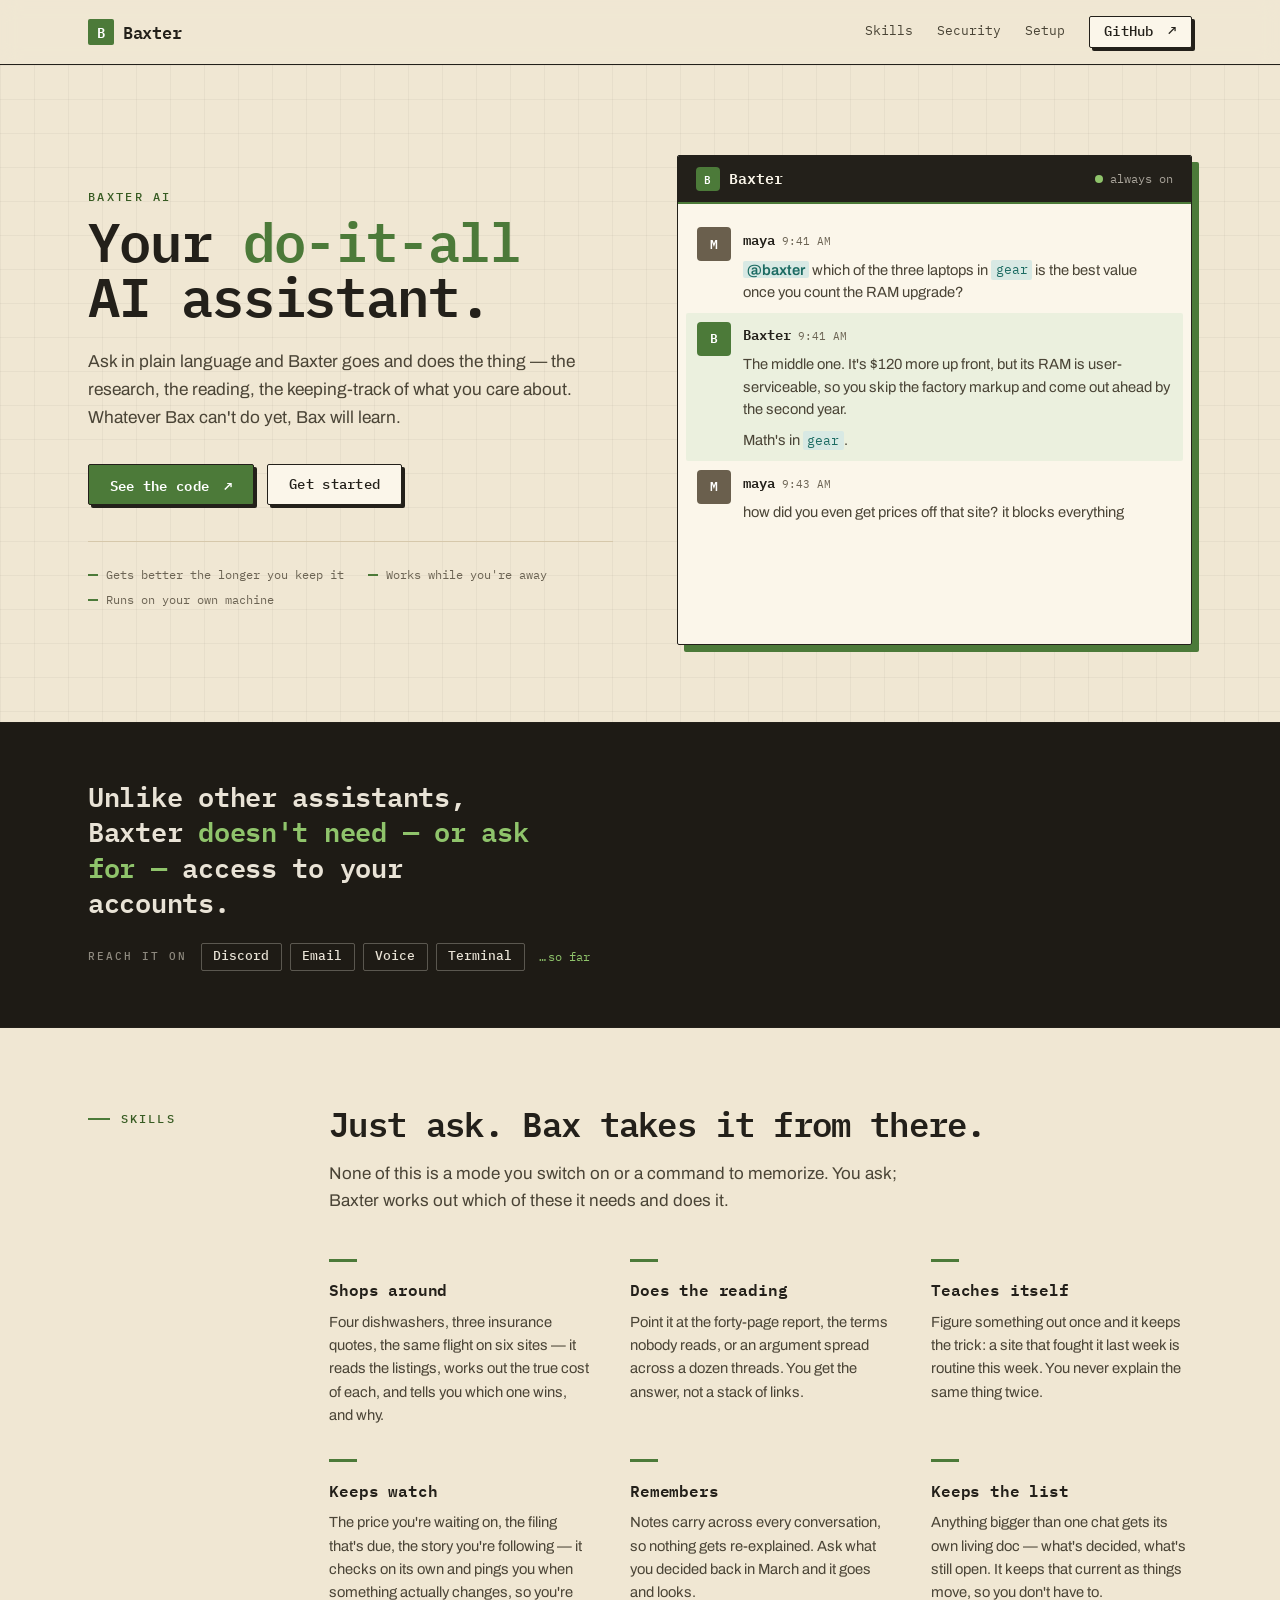
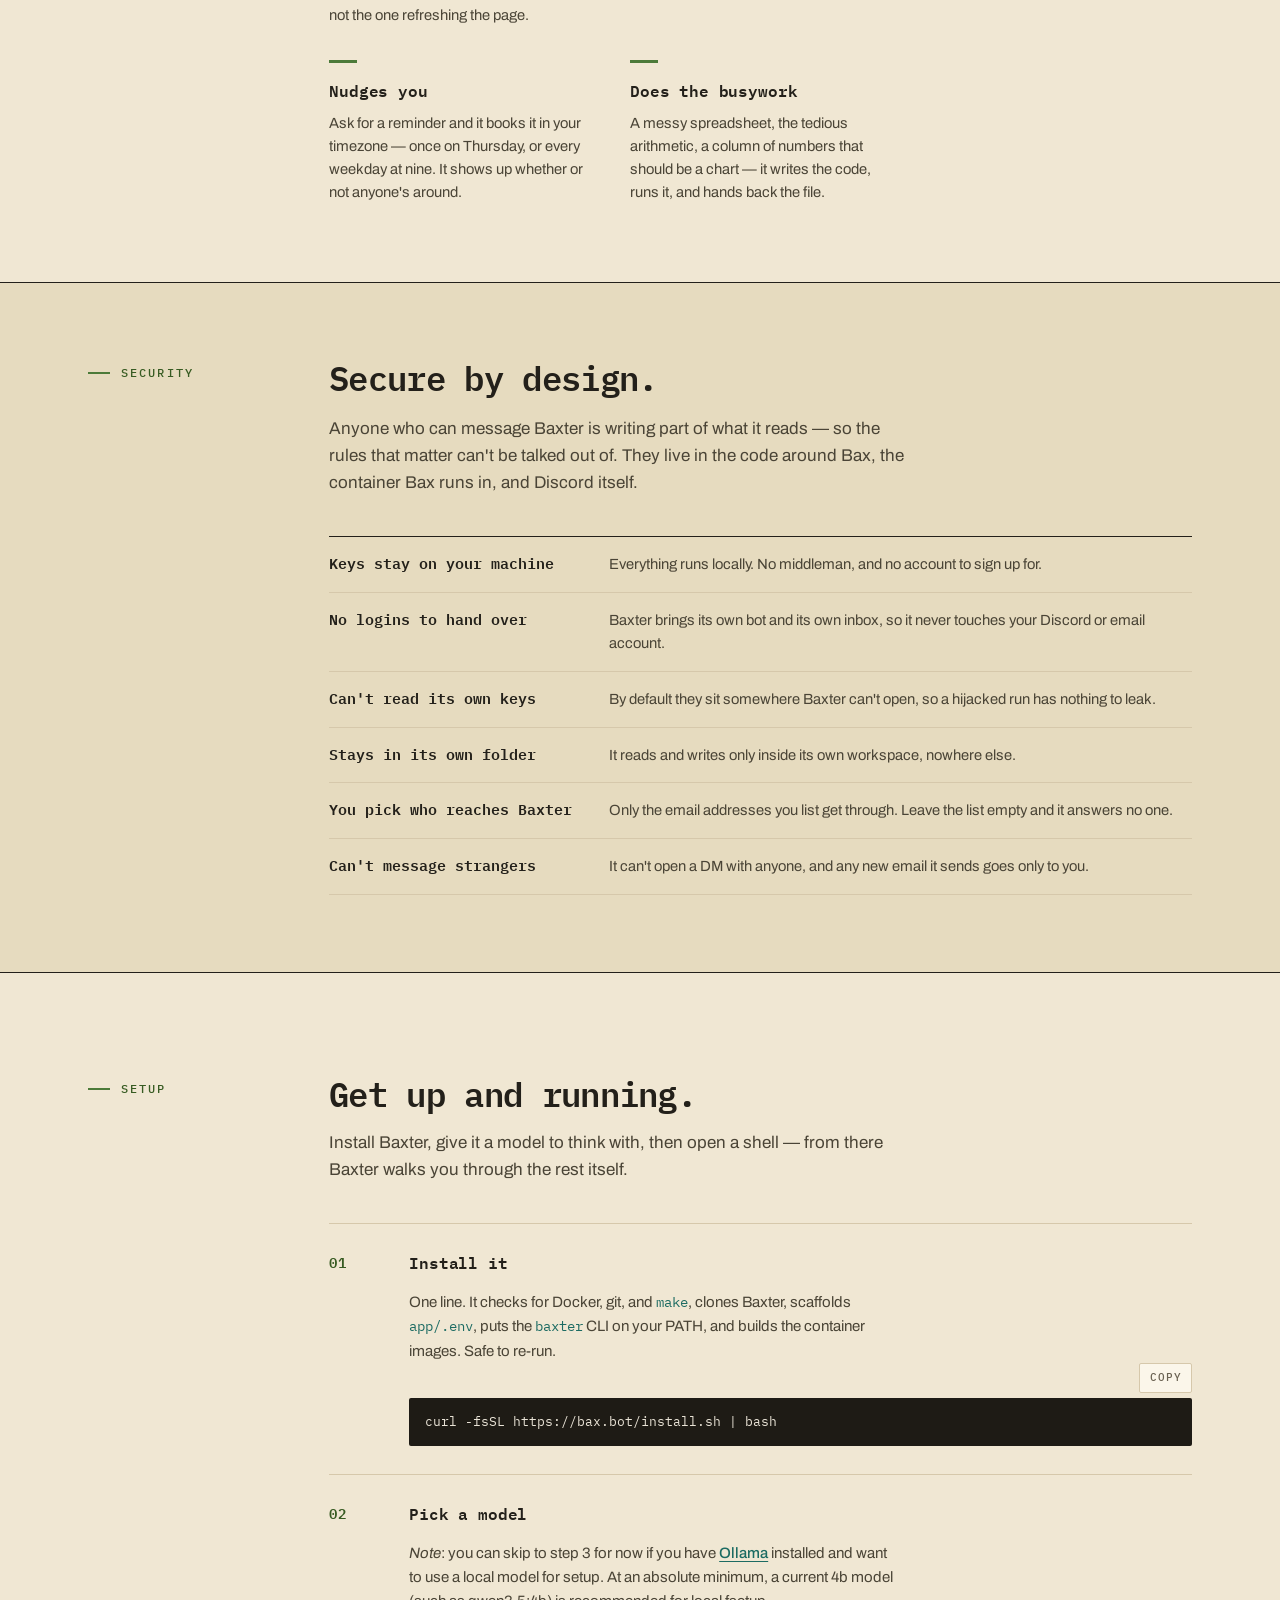
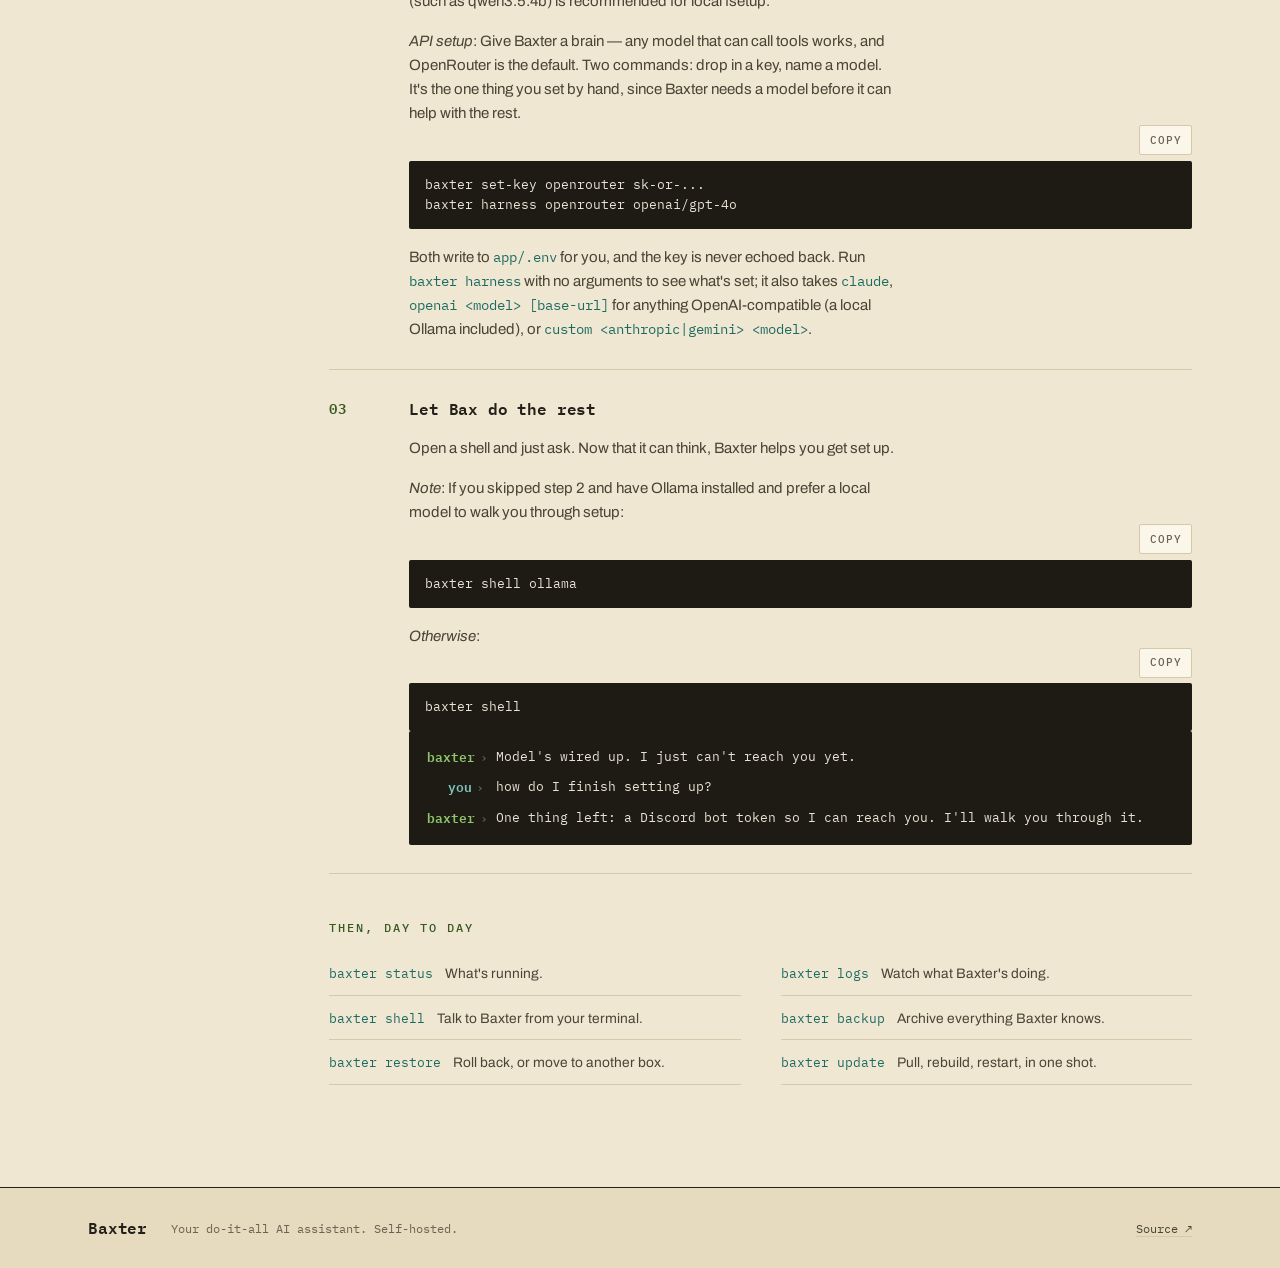
==== index.html @ a6695dc4 "update onboarding a bit" ====
<html lang="en">
<head>
<meta charset="utf-8">
<meta name="viewport" content="width=device-width, initial-scale=1">
<title>Baxter: your do-it-all AI assistant</title>
<meta name="description" content="Ask Baxter which of four laptops is actually worth the money, or to read the hundred pages you don't have time for. When Baxter works out how to do something new it writes down the instructions, so it gets better at your work the longer you keep it.">
<meta property="og:title" content="Baxter: your do-it-all AI assistant">
<meta property="og:description" content="Baxter shops around, does the reading, watches what you care about, and teaches itself the rest. Self-hosted, so all of it stays yours.">
<meta property="og:type" content="website">
<!-- Absolute, because most link scrapers won't resolve a relative og:image.
     These three tags are the only places the domain is written down; the
     Pages side holds it in Settings, not in a file. Bump og:image's ?v= on
     every re-render, or scrapers keep serving the cached card. -->
<link rel="canonical" href="https://bax.bot/">
<meta property="og:url" content="https://bax.bot/">
<meta property="og:image" content="https://bax.bot/og.png?v=4">
<meta property="og:image:width" content="1200">
<meta property="og:image:height" content="630">
<meta property="og:image:alt" content="Baxter: your do-it-all AI assistant. Ask in plain language and Baxter goes and does the thing — the research, the reading, the keeping-track of what you care about; whatever Bax can't do yet, Bax will learn. It gets better the longer you keep it, works while you're away, and runs on your own machine. Beside that, a conversation in which Maya asks which of the three laptops in her gear project is the best value once the RAM upgrade is counted, and Baxter names the middle one and explains why it comes out ahead by the second year. When Maya asks how Baxter got prices from a site that blocks everything, Baxter says it worked it out the week before and wrote itself a note on reading their listings, so this time it took one try.">
<meta name="twitter:card" content="summary_large_image">
<link rel="icon" href="data:image/svg+xml,%3Csvg xmlns='http://www.w3.org/2000/svg' viewBox='0 0 32 32'%3E%3Crect width='32' height='32' rx='7' fill='%234C7A39'/%3E%3Crect x='7' y='13' width='18' height='3' rx='1.5' fill='%23FFFFFF'/%3E%3Crect x='7' y='19' width='11' height='3' rx='1.5' fill='%23A8D08A'/%3E%3C/svg%3E">
<link rel="preconnect" href="https://fonts.googleapis.com">
<link rel="preconnect" href="https://fonts.gstatic.com" crossorigin>
<link href="https://fonts.googleapis.com/css2?family=Archivo:wdth,wght@62..125,300..900&family=IBM+Plex+Mono:wght@400;500;600&display=swap" rel="stylesheet">
<link rel="stylesheet" href="styles.css">
</head>
<body>
<a class="skip" href="#main">Skip to content</a>

<header class="topbar">
  <div class="wrap topbar-inner">
    <a class="mark" href="#main">
      <span class="mark-badge" aria-hidden="true">B</span>
      <span class="mark-name">Baxter</span>
    </a>
    <nav class="topnav" aria-label="Sections">
      <a href="#does">Skills</a>
      <a href="#secure">Security</a>
      <a href="#run">Setup</a>
    </nav>
    <a class="btn btn-ghost topbar-cta" href="https://github.com/ehopealot/baxter-ai">GitHub<span aria-hidden="true">&nbsp;↗</span></a>
  </div>
</header>

<main id="main" tabindex="-1">

  <!-- ───────────────────────── hero ───────────────────────── -->
  <section class="hero">
    <div class="wrap hero-grid">
      <div class="hero-copy">
        <p class="eyebrow">Baxter AI</p>
        <h1>Your <em>do-it-all</em> AI&nbsp;assistant.</h1>
        <p class="lede">
          Ask in plain language and Baxter goes and does the thing — the research, the
          reading, the keeping-track of what you care about. Whatever Bax can't do yet, Bax will learn.
        </p>
        <div class="cta-row">
          <a class="btn btn-solid" href="https://github.com/ehopealot/baxter-ai">See the code<span aria-hidden="true">&nbsp;↗</span></a>
          <a class="btn btn-ghost" href="#run">Get started</a>
        </div>
        <ul class="hero-facts">
          <li><span>Gets better the longer you keep it</span></li>
          <li><span>Works while you're away</span></li>
          <li><span>Runs on your own machine</span></li>
        </ul>
      </div>

      <!-- signature element: a real ask, a real answer, and the reason the
           second one was cheap -->
      <div class="chat" role="img" aria-label="A conversation with Baxter. Maya asks which of the three laptops in her gear project is the best value once the RAM upgrade is counted. Baxter answers that the middle one is, because it is 120 dollars more up front but its RAM is user-serviceable, so it comes out ahead by the second year, and Baxter says the working is saved in the gear project. Maya asks how Baxter got prices from a site that blocks everything. Baxter says it worked it out the week before and wrote itself a note on how to read their listings, so this time it took one try.">
        <div class="chat-head">
          <span class="ava ava-b ava-sm" aria-hidden="true">B</span>
          <span class="chat-name">Baxter</span>
          <span class="chat-meta">always on</span>
        </div>
        <ol class="chat-log" id="chat-log">
          <li class="msg">
            <span class="ava ava-m" aria-hidden="true">M</span>
            <div class="msg-body">
              <p class="msg-h"><b>maya</b><span>9:41 AM</span></p>
              <p><span class="at">@baxter</span> which of the three laptops in <span class="ref">gear</span> is the best value once you count the RAM upgrade?</p>
            </div>
          </li>
          <li class="msg is-bax">
            <span class="ava ava-b" aria-hidden="true">B</span>
            <div class="msg-body">
              <p class="msg-h"><b>Baxter</b><span>9:41 AM</span></p>
              <p>The middle one. It's $120 more up front, but its RAM is user-serviceable,
                so you skip the factory markup and come out ahead by the second year.</p>
              <p>Math's in <span class="ref">gear</span>.</p>
            </div>
          </li>
          <li class="msg">
            <span class="ava ava-m" aria-hidden="true">M</span>
            <div class="msg-body">
              <p class="msg-h"><b>maya</b><span>9:43 AM</span></p>
              <p>how did you even get prices off that site? it blocks everything</p>
            </div>
          </li>
          <li class="msg is-bax">
            <span class="ava ava-b" aria-hidden="true">B</span>
            <div class="msg-body">
              <p class="msg-h"><b>Baxter</b><span>9:43 AM</span></p>
              <p>Worked it out last week and wrote myself a note on how to read their
                listings. Took one try this time.</p>
            </div>
          </li>
        </ol>
      </div>
    </div>
  </section>

  <!-- ───────────────────────── reach / surfaces ───────────────────────── -->
  <section class="reach" aria-label="How you reach Baxter">
    <div class="wrap reach-inner">
      <p class="reach-lead">
        Unlike other assistants, Baxter <em>doesn't need — or ask for —</em> access to your accounts.
      </p>
      <div class="reach-surfaces">
        <span class="reach-sub">Reach it on</span>
        <ul class="surface-list">
          <li>Discord</li>
          <li>Email</li>
          <li>Voice</li>
          <li>Terminal</li>
        </ul>
        <span class="reach-more">…&thinsp;so far</span>
      </div>
    </div>
  </section>

  <!-- ───────────────────────── skills ───────────────────────── -->
  <section id="does" class="band" aria-labelledby="does-h">
    <div class="wrap band-grid">
      <div class="band-label"><span class="tick"></span>Skills</div>
      <div class="band-body">
        <h2 id="does-h">Just ask. Bax takes it from there.</h2>
        <p class="band-lede">
          None of this is a mode you switch on or a command to memorize. You ask; Baxter
          works out which of these it needs and does it.
        </p>
        <div class="cards">
          <article class="card">
            <h3>Shops around</h3>
            <p>Four dishwashers, three insurance quotes, the same flight on six sites — it
              reads the listings, works out the true cost of each, and tells you which one
              wins, and why.</p>
          </article>
          <article class="card">
            <h3>Does the reading</h3>
            <p>Point it at the forty-page report, the terms nobody reads, or an argument
              spread across a dozen threads. You get the answer, not a stack of links.</p>
          </article>
          <article class="card">
            <h3>Teaches itself</h3>
            <p>Figure something out once and it keeps the trick: a site that fought it last
              week is routine this week. You never explain the same thing twice.</p>
          </article>
          <article class="card">
            <h3>Keeps watch</h3>
            <p>The price you're waiting on, the filing that's due, the story you're
              following — it checks on its own and pings you when something actually
              changes, so you're not the one refreshing the page.</p>
          </article>
          <article class="card">
            <h3>Remembers</h3>
            <p>Notes carry across every conversation, so nothing gets re-explained. Ask what
              you decided back in March and it goes and looks.</p>
          </article>
          <article class="card">
            <h3>Keeps the list</h3>
            <p>Anything bigger than one chat gets its own living doc — what's decided, what's
              still open. It keeps that current as things move, so you don't have to.</p>
          </article>
          <article class="card">
            <h3>Nudges you</h3>
            <p>Ask for a reminder and it books it in your timezone — once on Thursday, or
              every weekday at nine. It shows up whether or not anyone's around.</p>
          </article>
          <article class="card">
            <h3>Does the busywork</h3>
            <p>A messy spreadsheet, the tedious arithmetic, a column of numbers that should
              be a chart — it writes the code, runs it, and hands back the file.</p>
          </article>
        </div>
      </div>
    </div>
  </section>

  <!-- ───────────────────────── security ───────────────────────── -->
  <section id="secure" class="band band-alt" aria-labelledby="secure-h">
    <div class="wrap band-grid">
      <div class="band-label"><span class="tick"></span>Security</div>
      <div class="band-body">
        <h2 id="secure-h">Secure by design.</h2>
        <p class="band-lede">
          Anyone who can message Baxter is writing part of what it reads — so the rules that
          matter can't be talked out of. They live in the code around Bax, the container Bax
          runs in, and Discord itself.
        </p>
        <dl class="plate">
          <div><dt>Keys stay on your machine</dt><dd>Everything runs locally. No middleman, and no account to sign up for.</dd></div>
          <div><dt>No logins to hand over</dt><dd>Baxter brings its own bot and its own inbox, so it never touches your Discord or email account.</dd></div>
          <div><dt>Can't read its own keys</dt><dd>By default they sit somewhere Baxter can't open, so a hijacked run has nothing to leak.</dd></div>
          <div><dt>Stays in its own folder</dt><dd>It reads and writes only inside its own workspace, nowhere else.</dd></div>
          <div><dt>You pick who reaches Baxter</dt><dd>Only the email addresses you list get through. Leave the list empty and it answers no one.</dd></div>
          <div><dt>Can't message strangers</dt><dd>It can't open a DM with anyone, and any new email it sends goes only to you.</dd></div>
        </dl>
      </div>
    </div>
  </section>

  <!-- ───────────────────────── run it ───────────────────────── -->
  <section id="run" class="close" aria-labelledby="run-h">
    <div class="wrap band-grid close-inner">
      <div class="band-label"><span class="tick"></span>Setup</div>
      <div class="band-body">
        <h2 id="run-h">Get up and running.</h2>
        <p class="band-lede">
          Install Baxter, give it a model to think with, then open a shell — from there
          Baxter walks you through the rest itself.
        </p>
        <!-- step-n is hidden from assistive tech: the <ol> already numbers these,
             so exposing it reads as "1, 01, Install". -->
        <ol class="steps">
          <li>
            <span class="step-n" aria-hidden="true">01</span>
            <div>
              <h3>Install it</h3>
              <p>One line. It checks for Docker, git, and <code>make</code>, clones Baxter,
                scaffolds <code>app/.env</code>, puts the <code>baxter</code> CLI on your
                PATH, and builds the container images. Safe to re-run.</p>
              <pre tabindex="0"><code>curl -fsSL https://bax.bot/install.sh | bash</code></pre>
            </div>
          </li>
          <li>
            <span class="step-n" aria-hidden="true">02</span>
            <div>
              <h3>Pick a model</h3>
	      <p><i>Note</i>: you can skip to step 3 for now if you have
		<a href="https://ollama.com">Ollama</a> installed and
		want to use a local model for setup. At an absolute
		minimum, a current 4b model (such as qwen3.5:4b) is
		recommended for local fsetup.</p>
              <p><i>API setup</i>: Give Baxter a brain — any model that can call tools works, and OpenRouter
                is the default. Two commands: drop in a key, name a model. It's the one
                thing you set by hand, since Baxter needs a model before it can help with
                the rest.</p>
              <pre tabindex="0"><code>baxter set-key openrouter sk-or-...
baxter harness openrouter openai/gpt-4o</code></pre>
              <p>Both write to <code>app/.env</code> for you, and the key is never echoed
                back. Run <code>baxter harness</code> with no arguments to see what's set;
                it also takes <code>claude</code>,
                <code>openai &lt;model&gt; [base-url]</code> for anything
                OpenAI-compatible (a local Ollama included), or
                <code>custom &lt;anthropic|gemini&gt; &lt;model&gt;</code>.</p>
            </div>
          </li>
          <li>
            <span class="step-n" aria-hidden="true">03</span>
            <div>
              <h3>Let Bax do the rest</h3>
              <p>Open a shell and just ask. Now that it can think, Baxter helps you get
                set up.</p>
	      <p><i>Note</i>: If you skipped step 2 and have Ollama installed and prefer a local model to walk you through setup:</p>
              <pre tabindex="0"><code>baxter shell ollama</code></pre>
	      <p><i>Otherwise</i>:</p>
              <pre tabindex="0"><code>baxter shell</code></pre>
              <div class="term" role="img" aria-label="A terminal session. After you run baxter shell, Baxter says its model is wired up but it can't reach you yet. You ask how to finish setting up. Baxter replies that one thing is left — a Discord bot token so it can reach you — and that once you paste it in, it writes it into app/.env and brings itself up.">
                <div class="tl"><span class="tp tp-bax">baxter</span><span class="tt">Model's wired up. I just can't reach you yet.</span></div>
                <div class="tl"><span class="tp tp-you">you</span><span class="tt">how do I finish setting up?</span></div>
                <div class="tl"><span class="tp tp-bax">baxter</span><span class="tt">One thing left: a Discord bot token so I can reach you. I'll walk you through it.</div>
              </div>
            </div>
          </li>
        </ol>

        <div class="ops">
          <h3 class="ops-h">Then, day to day</h3>
          <dl>
            <div><dt><code>baxter status</code></dt><dd>What's running.</dd></div>
            <div><dt><code>baxter logs</code></dt><dd>Watch what Baxter's doing.</dd></div>
            <div><dt><code>baxter shell</code></dt><dd>Talk to Baxter from your terminal.</dd></div>
            <div><dt><code>baxter backup</code></dt><dd>Archive everything Baxter knows.</dd></div>
            <div><dt><code>baxter restore</code></dt><dd>Roll back, or move to another box.</dd></div>
            <div><dt><code>baxter update</code></dt><dd>Pull, rebuild, restart, in one shot.</dd></div>
          </dl>
        </div>
      </div>
    </div>
  </section>

</main>

<footer class="foot">
  <div class="wrap foot-inner">
    <span class="foot-mark">Baxter</span>
    <span class="foot-dim">Your do-it-all AI assistant. Self-hosted.</span>
    <a href="https://github.com/ehopealot/baxter-ai">Source<span aria-hidden="true"> ↗</span></a>
  </div>
</footer>

<script src="app.js"></script>

<!-- Analytics: GoatCounter — privacy-friendly, cookieless, counts pageviews only.
     count.js skips localhost/file:// on its own, so local previews aren't counted. -->
<script data-goatcounter="https://lawnmaster.goatcounter.com/count"
        async src="https://gc.zgo.at/count.js"></script>
</body>
</html>
---- styles.css ----
/* ============================================================
   Baxter landing page — "Personal computing, 198X"
   Aged manila printout paper, warm terminal ink, and one
   earthy moss green that reads as the product's "power /
   always-on" signal. Squared corners and hard offset shadows
   give it the early-home-computer / reference-card feel.
   The conversation panel — a boxed utility window with a green
   status LED — is the signature element.
   ============================================================ */

:root {
  --paper:      #F0E7D3;   /* aged manila / tractor-feed printout */
  --paper-alt:  #E6DBBF;
  --surface:    #FBF6EA;

  --ink:        #23201A;
  --ink-2:      #4A4436;
  --ink-3:      #6B6353;

  --green:        #4C7A39;   /* earthy moss green — brand + "power" signal */
  --green-deep:   #375B22;   /* text-safe green */
  --green-tint:   #DCE7C9;
  --green-wash:   #EBF0DE;

  --teal:       #2A8B7F;   /* secondary accent — the "reference / code" layer */
  --teal-deep:  #1C6B62;   /* text-safe teal — inline code, links, chips */
  --teal-tint:  #D8E9E4;

  /* Brighter tints for speaker/reference text on the dark plate (terminal). */
  --green-on-dark:  #8FC46B;
  --teal-on-dark: #7FC3B7;

  --plate:      #1E1B15;
  --plate-ink:  #E9E3D6;

  --rule:       #D6C8AB;   /* warm hairline */
  --rule-soft:  #E0D3B8;
  --ink-rule:   #23201A;   /* hard, dark rule for boxed elements */

  --mono: "IBM Plex Mono", ui-monospace, SFMono-Regular, Menlo, monospace;
  --sans: "Archivo", system-ui, -apple-system, "Segoe UI", sans-serif;

  --wrap: 1200px;
  --pad:  clamp(1.25rem, 4vw, 3rem);

  /* Height the sticky topbar occupies, so anchor jumps can clear it. Grows
     when the nav wraps to its own row below 900px. */
  --topbar-h: 64px;
  --tr: 0.16s ease;
  --radius: 2px;   /* squared off — the retro-UI tell */
}

*, *::before, *::after { box-sizing: border-box; }

html { scroll-behavior: smooth; }
@media (prefers-reduced-motion: reduce) { html { scroll-behavior: auto; } }

body {
  margin: 0;
  background: var(--paper);
  color: var(--ink);
  font-family: var(--sans);
  /* Width only. Pinning "wght" here would inherit past every font-weight
     declaration on the page and flatten bold text back to regular. */
  font-variation-settings: "wdth" 100;
  font-size: clamp(1rem, 0.96rem + 0.2vw, 1.0625rem);
  line-height: 1.6;
  -webkit-font-smoothing: antialiased;
  text-rendering: optimizeLegibility;
}

.wrap {
  max-width: var(--wrap);
  margin-inline: auto;
  padding-inline: var(--pad);
}

a { color: inherit; }

/* Target of both the skip link and the wordmark, so it gets the same clearance
   the bands do. */
#main { scroll-margin-top: var(--topbar-h); }
#main:focus { outline: none; }

:focus-visible {
  outline: 2px solid var(--green);
  outline-offset: 3px;
  border-radius: 2px;
}

.skip {
  position: absolute;
  left: -9999px;
  top: 0;
  background: var(--green);
  color: #fff;
  padding: 0.6rem 1rem;
  font: 600 0.8rem/1 var(--mono);
  z-index: 50;
}
.skip:focus { left: 0; }

.sr-only {
  position: absolute;
  width: 1px; height: 1px;
  margin: -1px; padding: 0;
  overflow: hidden;
  clip-path: inset(50%);
  white-space: nowrap;
}

code, pre { font-family: var(--mono); }

/* ── code blocks + their copy button ─────────────────────── */

/* .snip is added by app.js, wrapping the button and its <pre>. */
.snip {
  display: flex;
  flex-direction: column;
  align-items: flex-end;
}
.snip pre { width: 100%; }

/* Without JS there's no wrapper and the <pre> carries its own top gap. With
   it, that gap moves up to the wrapper so the button sits inside the spacing
   rather than being pushed away from its own code block. */
.steps .snip { margin-top: 0rem; }
.steps .snip pre { margin-top: 0; }

.copy {
  /* 30px clears WCAG's 24px minimum. Forcing the 44px recommendation would
     make the button taller than the code block it labels. */
  min-height: 30px;
  margin-bottom: 0.35rem;
  padding: 0.3rem 0.6rem;
  font: 500 0.68rem/1 var(--mono);
  letter-spacing: 0.08em;
  text-transform: uppercase;
  /* Always visible rather than revealed on hover: it sits in the flow above
     the block, so hiding it reserves the space anyway and costs discoverability
     for nothing. */
  color: var(--ink-3);
  background: var(--surface);
  border: 1px solid var(--rule);
  border-radius: var(--radius);
  cursor: pointer;
  transition: color var(--tr), border-color var(--tr), transform var(--tr);
}
.copy:hover { color: var(--teal-deep); border-color: var(--teal); }
.copy:active { transform: translateY(1px); }

@media (prefers-reduced-motion: reduce) {
  .copy:active { transform: none; }
}

/* ── shared type ─────────────────────────────────────────── */

/* Display voice is the monospace: this is a thing you talk to in a terminal,
   so its headlines are set like terminal output. Body stays in the sans. */
h1, h2, h3 {
  font-family: var(--mono);
  margin: 0;
  text-wrap: balance;
}

h1 {
  font-weight: 600;
  font-size: clamp(2.1rem, 1.4rem + 2.7vw, 3.35rem);
  line-height: 1.04;
  letter-spacing: -0.02em;
  margin-block: 0.6rem 0;
}
h1 em {
  font-style: normal;
  color: var(--green);
  white-space: nowrap;   /* keep "do-it-all" from breaking at its hyphens */
}

h2 {
  font-weight: 600;
  font-size: clamp(1.55rem, 1.15rem + 1.5vw, 2.15rem);
  line-height: 1.1;
  letter-spacing: -0.02em;
}

h3 {
  font-weight: 600;
  font-size: 1.02rem;
  line-height: 1.35;
  letter-spacing: -0.01em;
}

p { margin: 0; }

.eyebrow {
  font: 500 0.72rem/1 var(--mono);
  letter-spacing: 0.2em;
  text-transform: uppercase;
  color: var(--green-deep);
}

/* ── buttons ─────────────────────────────────────────────── */

/* Hard offset shadow, collapses on press: the tactile chunk of a physical
   key or an old software-box button. */
.btn {
  display: inline-flex;
  align-items: center;
  gap: 0.4rem;
  font: 500 0.85rem/1 var(--mono);
  letter-spacing: 0.02em;
  text-decoration: none;
  padding: 0.8rem 1.3rem;
  border: 1.5px solid var(--ink-rule);
  border-radius: var(--radius);
  box-shadow: 3px 3px 0 var(--ink-rule);
  transition: background-color var(--tr), color var(--tr),
              border-color var(--tr), box-shadow var(--tr), transform var(--tr);
}
.btn:active { transform: translate(2px, 2px); box-shadow: 1px 1px 0 var(--ink-rule); }

.btn-solid {
  background: var(--green);
  color: #fff;
  font-weight: 600;
}
.btn-solid:hover { background: var(--green-deep); }

.btn-ghost {
  background: var(--surface);
  color: var(--ink);
}
.btn-ghost:hover { color: var(--teal-deep); box-shadow: 3px 3px 0 var(--teal); }
.btn-ghost:active { box-shadow: 1px 1px 0 var(--teal); }

.btn-lg { padding: 1rem 1.65rem; font-size: 0.95rem; }

/* Touch pointers get the 44px target; the topbar CTA sits under it otherwise,
   and below 900px it's the only tappable control in the header. */
@media (pointer: coarse) {
  .btn { min-height: 44px; }
}
@media (prefers-reduced-motion: reduce) {
  .btn:active { transform: none; }
}

/* ── topbar ──────────────────────────────────────────────── */

.topbar {
  position: sticky;
  top: 0;
  z-index: 20;
  background: rgba(240, 231, 211, 0.88);
  backdrop-filter: blur(10px);
  border-bottom: 1.5px solid var(--ink-rule);
}

.topbar-inner {
  display: flex;
  align-items: center;
  gap: 1.5rem;
  min-height: 64px;
}

.mark {
  display: flex;
  align-items: center;
  gap: 0.55rem;
  text-decoration: none;
  margin-right: auto;
}
.mark-badge {
  display: grid;
  place-items: center;
  width: 26px; height: 26px;
  border-radius: var(--radius);
  background: var(--green);
  color: #fff;
  font: 600 0.85rem/1 var(--mono);
  flex: none;
}
.mark-name {
  font-family: var(--mono);
  font-weight: 600;
  font-size: 1.05rem;
  letter-spacing: -0.01em;
}

.topnav {
  display: flex;
  gap: 1.5rem;
}
.topnav a {
  font: 400 0.82rem/1 var(--mono);
  color: var(--ink-2);
  text-decoration: none;
  padding-block: 0.4rem;
  border-bottom: 2px solid transparent;
  white-space: nowrap;
}
.topnav a:hover { color: var(--green-deep); border-bottom-color: var(--green); }
/* Set by app.js as you scroll. Same treatment as :hover, so the page teaches
   one visual language for "this link points at where you are / are going". */
.topnav a[aria-current] { color: var(--green-deep); border-bottom-color: var(--green); }

.topbar-cta { padding: 0.5rem 0.9rem; }

/* The nav moves to its own row rather than disappearing, so phone visitors
   aren't left scrolling the whole page to reach Setup. */
@media (max-width: 900px) {
  :root { --topbar-h: 104px; }

  /* row-gap has to be zeroed explicitly: the base rule sets `gap: 1.5rem`,
     which would otherwise open 24px of dead space above the strip. */
  .topbar-inner {
    flex-wrap: wrap;
    column-gap: 1rem;
    row-gap: 0;
    padding-block: 0.5rem 0;
  }

  .topnav {
    order: 3;
    width: 100%;
    gap: 1.5rem;
    overflow-x: auto;
    overscroll-behavior-inline: contain;
    border-top: 1px solid var(--rule);
    /* Bleed the strip to the viewport edges while its items stay on the
       same left edge as the wordmark above them. */
    margin-inline: calc(var(--pad) * -1);
    padding-inline: var(--pad);
    scrollbar-width: none;
    /* Fade the right edge so the strip reads as scrollable — the hidden
       scrollbar otherwise gives no hint that Setup is off-screen. */
    -webkit-mask-image: linear-gradient(to right, #000 84%, transparent 100%);
            mask-image: linear-gradient(to right, #000 84%, transparent 100%);
  }
  .topnav::-webkit-scrollbar { width: 0; height: 0; }

  .topnav a {
    flex: none;
    display: inline-flex;
    align-items: center;
    min-height: 44px;
    padding-block: 0;
  }
}

/* ── hero ────────────────────────────────────────────────── */

.hero {
  padding-block: clamp(3.5rem, 7vw, 6.5rem) clamp(3.5rem, 6vw, 6rem);
  border-bottom: 1.5px solid var(--ink-rule);
  /* Faint engineering grid on manila — graph paper from a technical manual,
     not a SaaS gradient glow. */
  background:
    repeating-linear-gradient(to right, rgba(35, 32, 26, 0.045) 0 1px, transparent 1px 34px),
    repeating-linear-gradient(to bottom, rgba(35, 32, 26, 0.045) 0 1px, transparent 1px 34px),
    var(--paper);
}

.hero-grid {
  display: grid;
  grid-template-columns: minmax(0, 1.02fr) minmax(0, 1fr);
  gap: clamp(2.5rem, 5vw, 4.5rem);
  align-items: center;
}

.lede {
  margin-top: 1.5rem;
  max-width: 34em;
  color: var(--ink-2);
  font-size: 1.08rem;
  line-height: 1.62;
}

.cta-row {
  display: flex;
  flex-wrap: wrap;
  gap: 0.85rem;
  margin-top: 2rem;
}

.hero-facts {
  list-style: none;
  display: flex;
  flex-wrap: wrap;
  gap: 0.5rem 1.5rem;
  margin: 2.25rem 0 0;
  padding: 1.5rem 0 0;
  border-top: 1px solid var(--rule);
}
.hero-facts li {
  font: 400 0.76rem/1.4 var(--mono);
  color: var(--ink-3);
  display: flex;
  align-items: center;
  gap: 0.5rem;
}
.hero-facts li::before {
  content: "";
  width: 10px; height: 2px;
  background: var(--green);
  flex: none;
}

/* ── the conversation (signature) ────────────────────────── */

/* A boxed utility window: dark title bar, squared corners, and a hard green
   offset shadow that reads like registration/overprint on a printed card. */
.chat {
  background: var(--surface);
  border: 1.5px solid var(--ink-rule);
  border-radius: var(--radius);
  box-shadow: 7px 7px 0 var(--green);
  min-width: 0;
  overflow: hidden;
}

.chat-head {
  display: flex;
  align-items: center;
  gap: 0.55rem;
  padding: 0.7rem 1.1rem;
  background: var(--ink);
  color: var(--surface);
  border-bottom: 2px solid var(--green);
}
.chat-name {
  font-family: var(--mono);
  font-weight: 600;
  font-size: 0.95rem;
  color: var(--surface);
}
.chat-meta {
  display: flex;
  align-items: center;
  gap: 0.45rem;
  margin-left: auto;
  font: 400 0.72rem/1 var(--mono);
  color: rgba(251, 246, 234, 0.62);
}
/* The "always on" light. Green = powered / running on your machine. */
.chat-meta::before {
  content: "";
  width: 8px; height: 8px;
  border-radius: 50%;
  background: var(--green-on-dark);
  flex: none;
  animation: led 2.4s ease-in-out infinite;
}
@keyframes led {
  0%, 100% { opacity: 1;    box-shadow: 0 0 6px 0 rgba(143, 196, 107, 0.75); }
  50%      { opacity: 0.5;  box-shadow: 0 0 1px 0 rgba(143, 196, 107, 0.30); }
}
@media (prefers-reduced-motion: reduce) {
  .chat-meta::before { animation: none; }
}

.chat-log {
  list-style: none;
  margin: 0;
  padding: 0.9rem 0.5rem 1.1rem;
}

.msg {
  display: grid;
  grid-template-columns: 34px minmax(0, 1fr);
  gap: 0.7rem;
  padding: 0.55rem 0.7rem;
  border-radius: var(--radius);
}
.msg.is-bax { background: var(--green-wash); }

.ava {
  display: grid;
  place-items: center;
  width: 34px; height: 34px;
  border-radius: 4px;
  font: 600 0.8rem/1 var(--mono);
  color: #fff;
  flex: none;
}
/* Warm brown, kept dark enough to clear 4.5:1 against white for the initial. */
.ava-m { background: #6A5F4D; }
.ava-b { background: var(--green); }
.ava-sm { width: 24px; height: 24px; font-size: 0.66rem; }

.msg-body { min-width: 0; }

.msg-h {
  display: flex;
  align-items: baseline;
  flex-wrap: wrap;
  gap: 0.45rem;
  margin-bottom: 0.15rem;
}
.msg-h b {
  font-family: var(--mono);
  font-weight: 600;
  font-size: 0.9rem;
}
.msg-h span {
  font: 400 0.68rem/1 var(--mono);
  color: var(--ink-3);
}

.msg-body p + p { margin-top: 0.5rem; }
.msg-body > p:not(.msg-h) {
  font-size: 0.92rem;
  line-height: 1.55;
  color: var(--ink-2);
}
.at {
  color: var(--teal-deep);
  background: var(--teal-tint);
  padding: 0.05em 0.3em;
  border-radius: var(--radius);
  font-weight: 600;
}
.ref {
  font-family: var(--mono);
  font-size: 0.88em;
  color: var(--teal-deep);
  background: var(--teal-tint);
  padding: 0.08em 0.35em;
  border-radius: var(--radius);
}

/* staggered reveal, set up by app.js only when motion is welcome */
.chat-log.is-staged .msg { opacity: 0; }
.chat-log.is-staged .msg.is-in {
  opacity: 1;
  animation: msgIn 0.3s ease-out both;
}
@keyframes msgIn {
  from { opacity: 0; transform: translateY(6px); }
  to   { opacity: 1; transform: none; }
}

@media (prefers-reduced-motion: reduce) {
  .chat-log.is-staged .msg { opacity: 1; animation: none; }
}

@media (max-width: 980px) {
  .hero-grid { grid-template-columns: 1fr; }
}

/* ── reach / surfaces ────────────────────────────────────── */

/* A dark strip right under the hero: the one line that sets Baxter apart (it
   brings its own presence, so it never asks for your accounts) plus the channels
   it shows up on. Dark surface makes the claim the loudest thing after the hero. */
.reach {
  background: var(--plate);
  color: var(--plate-ink);
  border-bottom: 1.5px solid var(--ink-rule);
  padding-block: clamp(2.25rem, 4.5vw, 3.5rem);
}
.reach-inner {
  display: flex;
  flex-direction: column;
  gap: 1.4rem;
}
.reach-lead {
  font-family: var(--mono);
  font-weight: 600;
  font-size: clamp(1.2rem, 0.95rem + 1.05vw, 1.7rem);
  line-height: 1.3;
  letter-spacing: -0.01em;
  max-width: 28ch;
}
.reach-lead em { font-style: normal; color: var(--green-on-dark); }
.reach-surfaces {
  display: flex;
  flex-wrap: wrap;
  align-items: center;
  gap: 0.6rem 0.85rem;
}
.reach-sub {
  font: 500 0.7rem/1 var(--mono);
  text-transform: uppercase;
  letter-spacing: 0.18em;
  color: rgba(233, 227, 214, 0.55);
}
.surface-list {
  list-style: none;
  display: flex;
  flex-wrap: wrap;
  gap: 0.5rem;
  margin: 0;
  padding: 0;
}
.surface-list li {
  font: 500 0.8rem/1 var(--mono);
  padding: 0.42rem 0.72rem;
  border: 1px solid rgba(233, 227, 214, 0.30);
  border-radius: var(--radius);
}
.reach-more {
  font: 400 0.75rem/1 var(--mono);
  color: var(--green-on-dark);
}

/* ── band scaffolding ────────────────────────────────────── */

.band {
  padding-block: clamp(3.5rem, 6vw, 6rem);
  border-bottom: 1.5px solid var(--ink-rule);
  scroll-margin-top: var(--topbar-h);  /* clears the sticky topbar on anchor jumps */
}
.band-alt { background: var(--paper-alt); }

.band-grid {
  display: grid;
  grid-template-columns: 190px minmax(0, 1fr);
  gap: clamp(1.75rem, 4vw, 3.5rem);
}

.band-label {
  font: 500 0.72rem/1 var(--mono);
  letter-spacing: 0.18em;
  text-transform: uppercase;
  color: var(--green-deep);
  display: flex;
  align-items: center;
  gap: 0.7rem;
  height: fit-content;
  padding-top: 0.5rem;
}
.tick {
  width: 22px;
  height: 2px;
  background: var(--green);
  flex: none;
}

/* Grid items default to min-width:auto, which refuses to shrink below their
   content, so the panes inside these columns would push the page wide. */
.band-body, .hero-copy { min-width: 0; }

.band-lede {
  margin-top: 1.1rem;
  max-width: 58ch;
  color: var(--ink-2);
}
.band-lede code,
.ops code,
.plate code {
  font-size: 0.9em;
  color: var(--teal-deep);
}

@media (max-width: 860px) {
  .band-grid { grid-template-columns: 1fr; gap: 1.5rem; }
  .band-label { padding-top: 0; }
}

/* ── ability cards ───────────────────────────────────────── */

.cards {
  margin-top: 2.75rem;
  display: grid;
  grid-template-columns: repeat(auto-fit, minmax(258px, 1fr));
  gap: 2rem 2.5rem;
}
/* Open cells, not filled boxes: a short green tick marks each one, the way the
   section labels do. Reads as an editorial feature list rather than a grid of
   SaaS product cards. */
.card { padding: 0; }
.card::before {
  content: "";
  display: block;
  width: 28px;
  height: 3px;
  background: var(--green);
  margin-bottom: 1.1rem;
}
.card h3 { color: var(--ink); }
.card p {
  margin-top: 0.6rem;
  font-size: 0.92rem;
  line-height: 1.58;
  color: var(--ink-2);
}

/* ── security plate ──────────────────────────────────────── */

/* A spec sheet, deliberately quiet: one column, so each rule gets a full
   line to state itself. */
.plate {
  margin: 2.5rem 0 0;
  border-top: 1.5px solid var(--ink-rule);
}
.plate > div {
  display: grid;
  grid-template-columns: 16rem minmax(0, 1fr);
  gap: 1.5rem;
  padding-block: 1rem;
  border-bottom: 1px solid var(--rule);
  align-items: baseline;
}
/* The term is what you scan, so it has to outweigh the prose explaining it. */
.plate dt {
  font-family: var(--mono);
  font-weight: 600;
  font-size: 0.92rem;
  line-height: 1.4;
  color: var(--ink);
}
.plate dd {
  margin: 0;
  font-size: 0.92rem;
  line-height: 1.55;
  color: var(--ink-2);
}

@media (max-width: 620px) {
  .plate > div { grid-template-columns: 1fr; gap: 0.35rem; }
}

/* ── self-hosted points ──────────────────────────────────── */

.points {
  list-style: none;
  margin: 2.75rem 0 0;
  padding: 0;
  display: grid;
  grid-template-columns: repeat(auto-fit, minmax(290px, 1fr));
  gap: 2rem 2.5rem;
}
/* Same open treatment as the ability cards, so the two grids read as one system. */
.points li { padding: 0; }
.points li::before {
  content: "";
  display: block;
  width: 28px;
  height: 3px;
  background: var(--green);
  margin-bottom: 1.1rem;
}
.points p {
  margin-top: 0.6rem;
  font-size: 0.92rem;
  line-height: 1.58;
  color: var(--ink-2);
}

/* ── steps ───────────────────────────────────────────────── */

.steps {
  list-style: none;
  margin: 2.5rem 0 0;
  padding: 0;
}
.steps li {
  display: grid;
  grid-template-columns: 4.5rem minmax(0, 1fr);
  gap: 0.5rem;
  padding-block: 1.75rem;
  border-top: 1px solid var(--rule);
}
.steps li:last-child { border-bottom: 1px solid var(--rule); }
.step-n {
  font: 600 0.85rem/1.4 var(--mono);
  color: var(--green-deep);
  letter-spacing: 0.05em;
}
.steps p {
  margin-top: 0.5rem;
  max-width: 54ch;
  font-size: 0.94rem;
  color: var(--ink-2);
}
.steps code { color: var(--teal-deep); font-size: 0.9em; }
/* Links inside body copy. `a { color: inherit }` above would otherwise leave
   them indistinguishable from the sentence around them. */
.steps p a {
  color: var(--teal-deep);
  font-weight: 500;
  text-decoration: underline;
  text-underline-offset: 0.2em;
}
.steps p a:hover { color: var(--teal); }

/* The page's one full-dark surface. A terminal should look like a terminal. */
.steps pre {
  margin: 1rem 0 0;
  padding: 0.85rem 1rem;
  background: var(--plate);
  border-radius: var(--radius);
  overflow-x: auto;
  font-size: 0.8rem;
  color: var(--plate-ink);
}
.steps pre code { color: inherit; font-size: 1em; }
.steps pre .c { color: #A79C86; }

/* Terminal transcript: what `baxter shell` actually looks like. Same dark
   surface as the code blocks, but a conversation rather than a command to
   copy — so it's a plain block (no copy button) with prompt-coloured speakers.
   green = Baxter, teal = you, echoing the palette's roles. */
.term {
  padding: 1rem 1.1rem;
  background: var(--plate);
  color: var(--plate-ink);
  border-radius: var(--radius);
  font-family: var(--mono);
  font-size: 0.8rem;
  line-height: 1.6;
}
.term .tl {
  display: grid;
  grid-template-columns: 3.6rem minmax(0, 1fr);
  gap: 0 0.7rem;
}
.term .tl + .tl { margin-top: 0.55rem; }
/* Prompts right-align so the "›" gutter forms one straight line down the block. */
.term .tp {
  text-align: right;
  font-weight: 600;
}
.term .tp::after {
  content: "\203A";
  margin-left: 0.3rem;
  font-weight: 400;
  opacity: 0.5;
}
.term .tp-bax { color: var(--green-on-dark); }
.term .tp-you { color: var(--teal-on-dark); }
.term .tt-ref { color: var(--teal-on-dark); }

@media (max-width: 560px) {
  /* minmax(0,…), not 1fr: a bare 1fr track keeps min-width:auto, so a wide
     code block refuses to shrink and pushes the whole page sideways. */
  .steps li { grid-template-columns: minmax(0, 1fr); gap: 0.35rem; }
}
/* Same reason, for the step's content column at every width. */
.steps li > div { min-width: 0; }

/* ── ops list ────────────────────────────────────────────── */

.ops { margin-top: 3rem; }
.ops-h {
  font: 500 0.72rem/1 var(--mono);
  letter-spacing: 0.18em;
  text-transform: uppercase;
  color: var(--green-deep);
}
/* Same term/description shape as .plate, so it uses the same element. */
.ops dl {
  margin: 1.25rem 0 0;
  display: grid;
  grid-template-columns: repeat(auto-fit, minmax(300px, 1fr));
  gap: 0.15rem 2.5rem;
}
.ops dl > div {
  display: flex;
  flex-wrap: wrap;
  align-items: baseline;
  gap: 0.75rem;
  padding-block: 0.6rem;
  border-bottom: 1px solid var(--rule);
}
.ops dt { flex: none; }
.ops dt code { font-size: 0.8rem; color: var(--teal-deep); }
.ops dd {
  margin: 0;
  font-size: 0.86rem;
  color: var(--ink-2);
}

/* ── close ───────────────────────────────────────────────── */

.close {
  padding-block: clamp(4rem, 8vw, 7rem);
  background: var(--paper);
  text-align: left;
}
.close-inner p {
  margin-top: 1rem;
  color: var(--ink-2);
}
.close .btn { margin-top: 2.25rem; }

/* ── 404 ─────────────────────────────────────────────────── */

/* Scoped to the 404 body so index.html's layout is untouched: too little
   content to fill the screen otherwise, leaving the footer stranded mid-page. */
.page-404 {
  display: flex;
  flex-direction: column;
  min-height: 100vh;
}
.page-404 main { flex: 1; display: grid; }

/* Reuses .close. The heading is an h1 here but sized to the h2 scale: a dead
   end shouldn't shout louder than the homepage does. */
.lost {
  display: grid;
  align-content: center;
}
.lost h1 {
  font-weight: 600;
  font-size: clamp(1.55rem, 1.15rem + 1.5vw, 2.15rem);
  line-height: 1.1;
  letter-spacing: -0.02em;
  margin-block: 0.9rem 0;
}
.lost .close-inner p {
  max-width: 44ch;
  margin-inline: auto;
}

/* ── footer ──────────────────────────────────────────────── */

.foot {
  border-top: 1.5px solid var(--ink-rule);
  padding-block: 1.75rem;
  background: var(--paper-alt);
}
.foot-inner {
  display: flex;
  flex-wrap: wrap;
  align-items: center;
  gap: 0.6rem 1.5rem;
  font: 400 0.78rem/1.5 var(--mono);
  color: var(--ink-3);
}
.foot-mark {
  font-family: var(--mono);
  font-weight: 600;
  letter-spacing: -0.01em;
  color: var(--ink);
  font-size: 1rem;
}
.foot-dim { margin-right: auto; }
/* Underlined: an undecorated link beside grey footer text is easy to miss. */
.foot a {
  color: var(--ink-2);
  text-decoration: underline;
  text-decoration-color: var(--rule);
  text-underline-offset: 0.25em;
}
.foot a:hover { color: var(--green-deep); text-decoration-color: var(--green); }
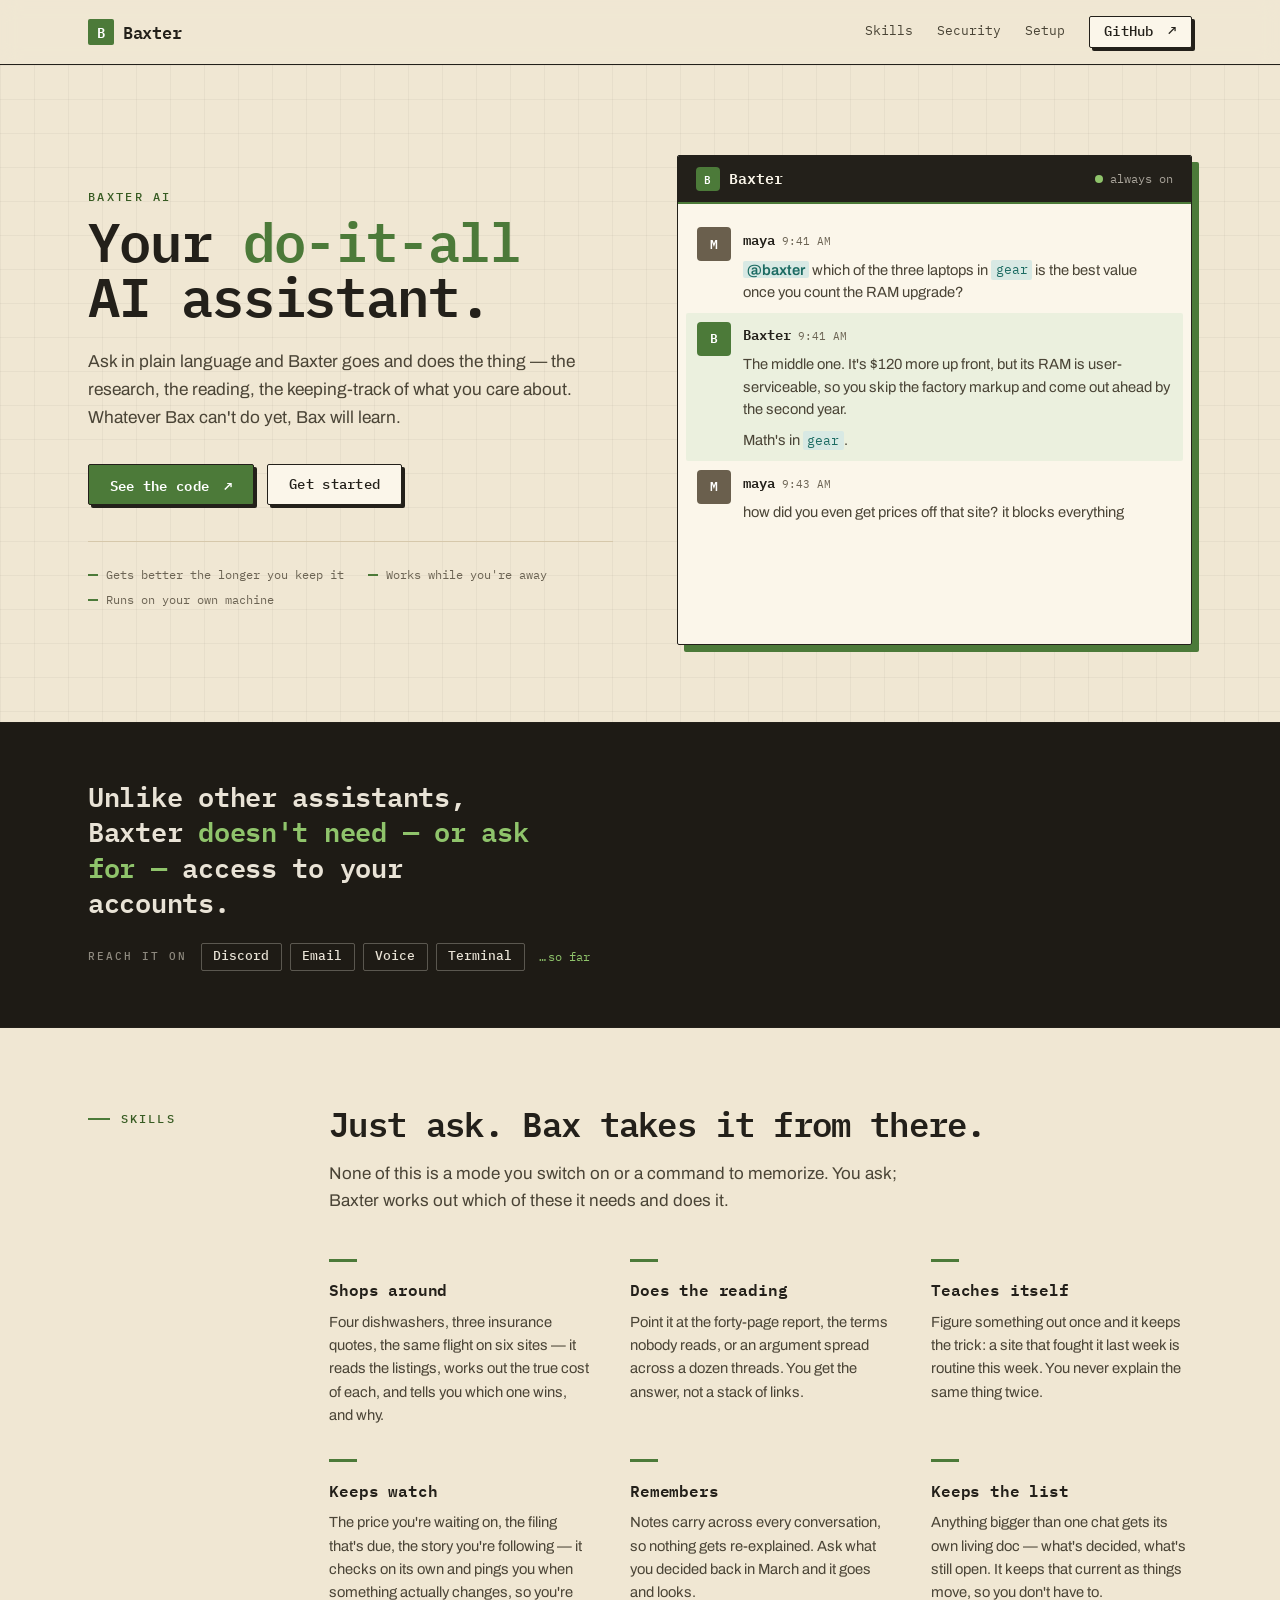
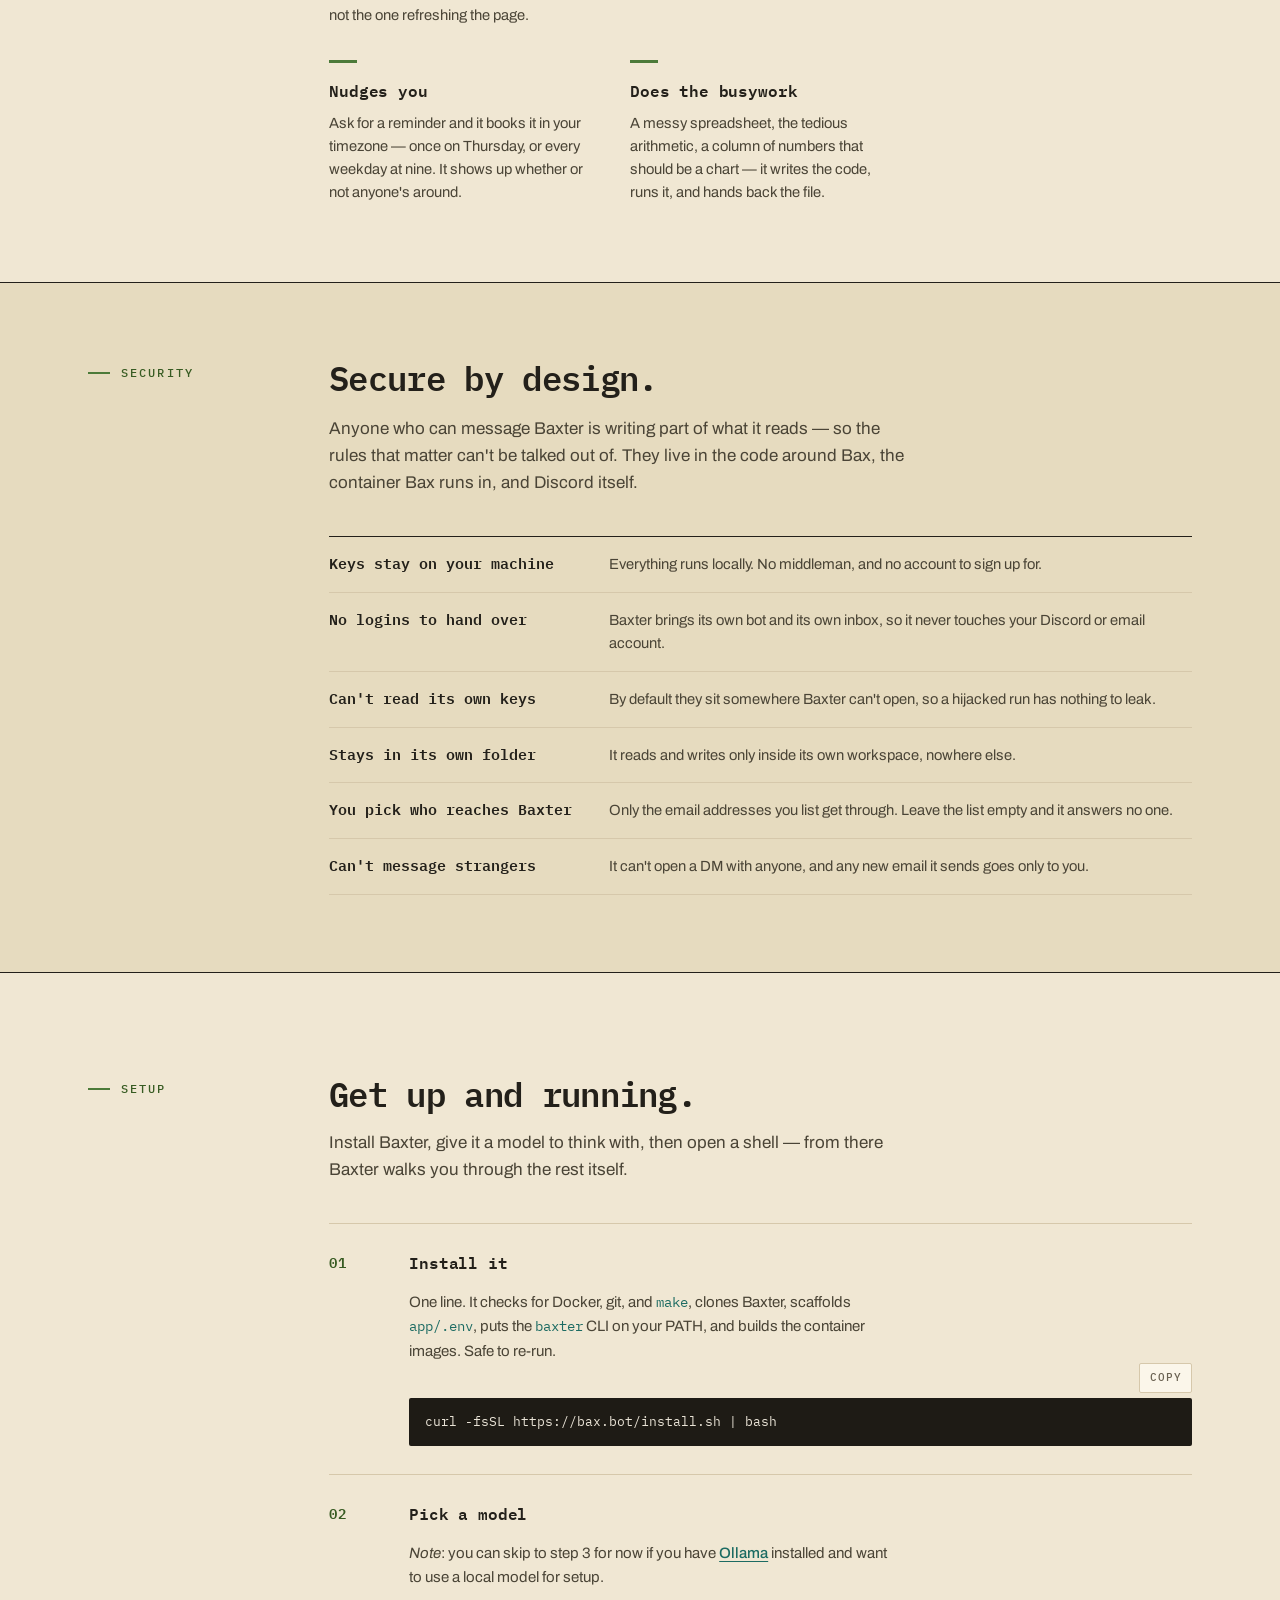
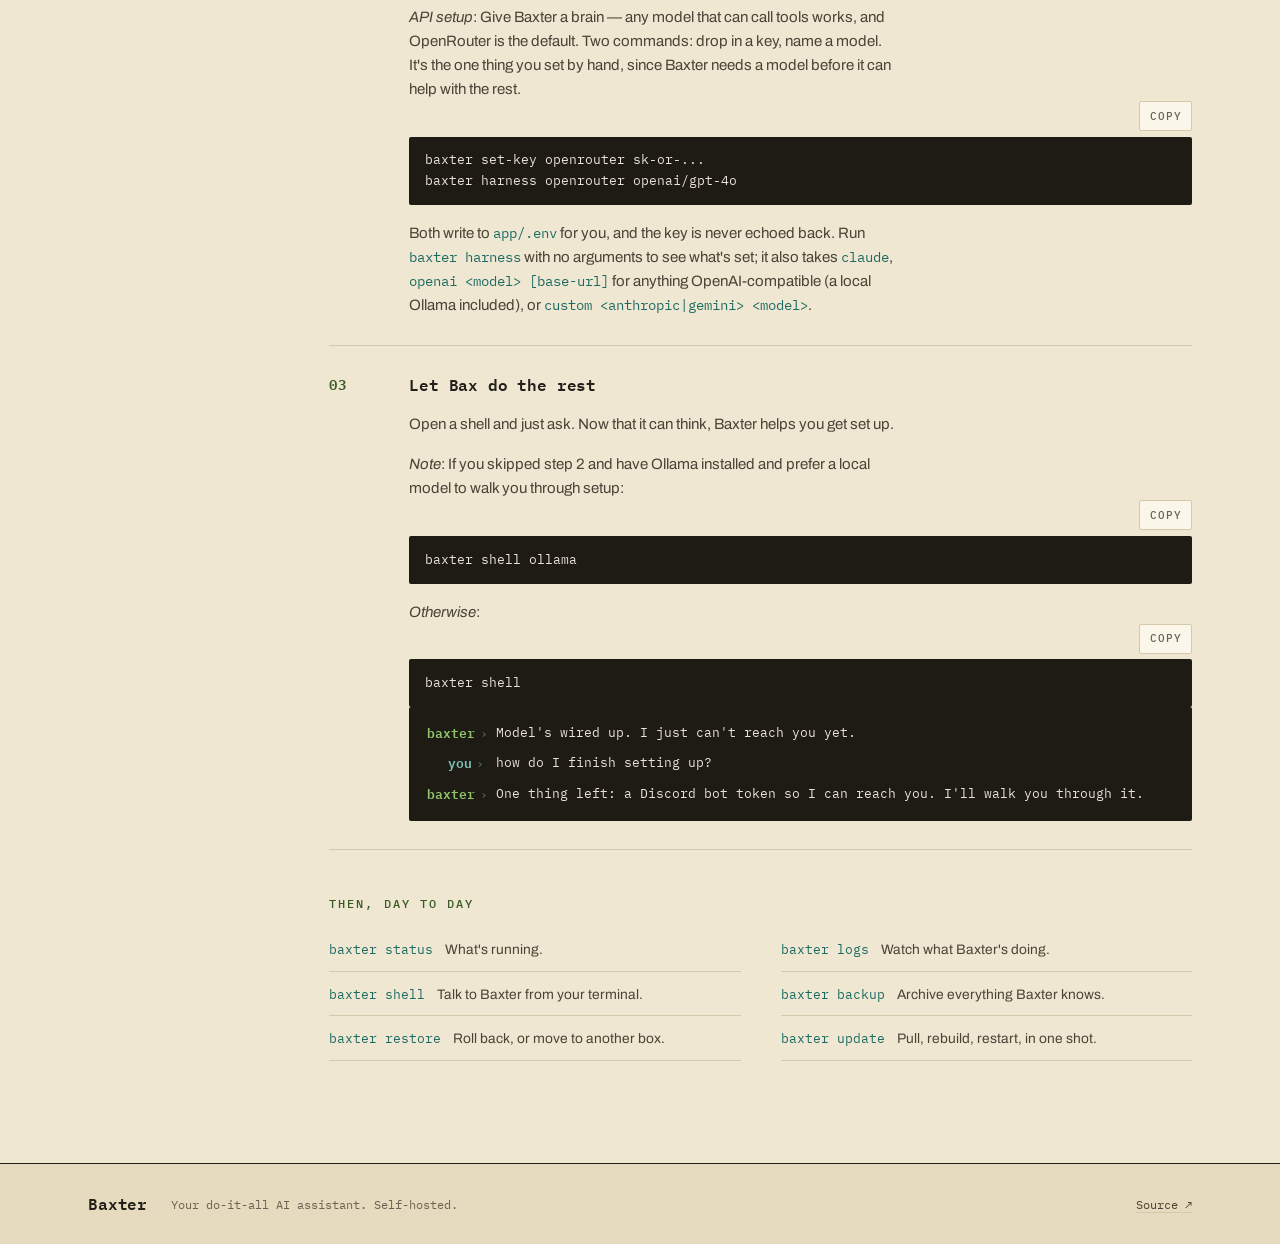
==== commit 67c78e63: "small tweak" ====
--- a/index.html
+++ b/index.html
@@ -240,9 +240,7 @@
               <h3>Pick a model</h3>
 	      <p><i>Note</i>: you can skip to step 3 for now if you have
 		<a href="https://ollama.com">Ollama</a> installed and
-		want to use a local model for setup. At an absolute
-		minimum, a current 4b model (such as qwen3.5:4b) is
-		recommended for local fsetup.</p>
+		want to use a local model for setup.</p>
               <p><i>API setup</i>: Give Baxter a brain — any model that can call tools works, and OpenRouter
                 is the default. Two commands: drop in a key, name a model. It's the one
                 thing you set by hand, since Baxter needs a model before it can help with
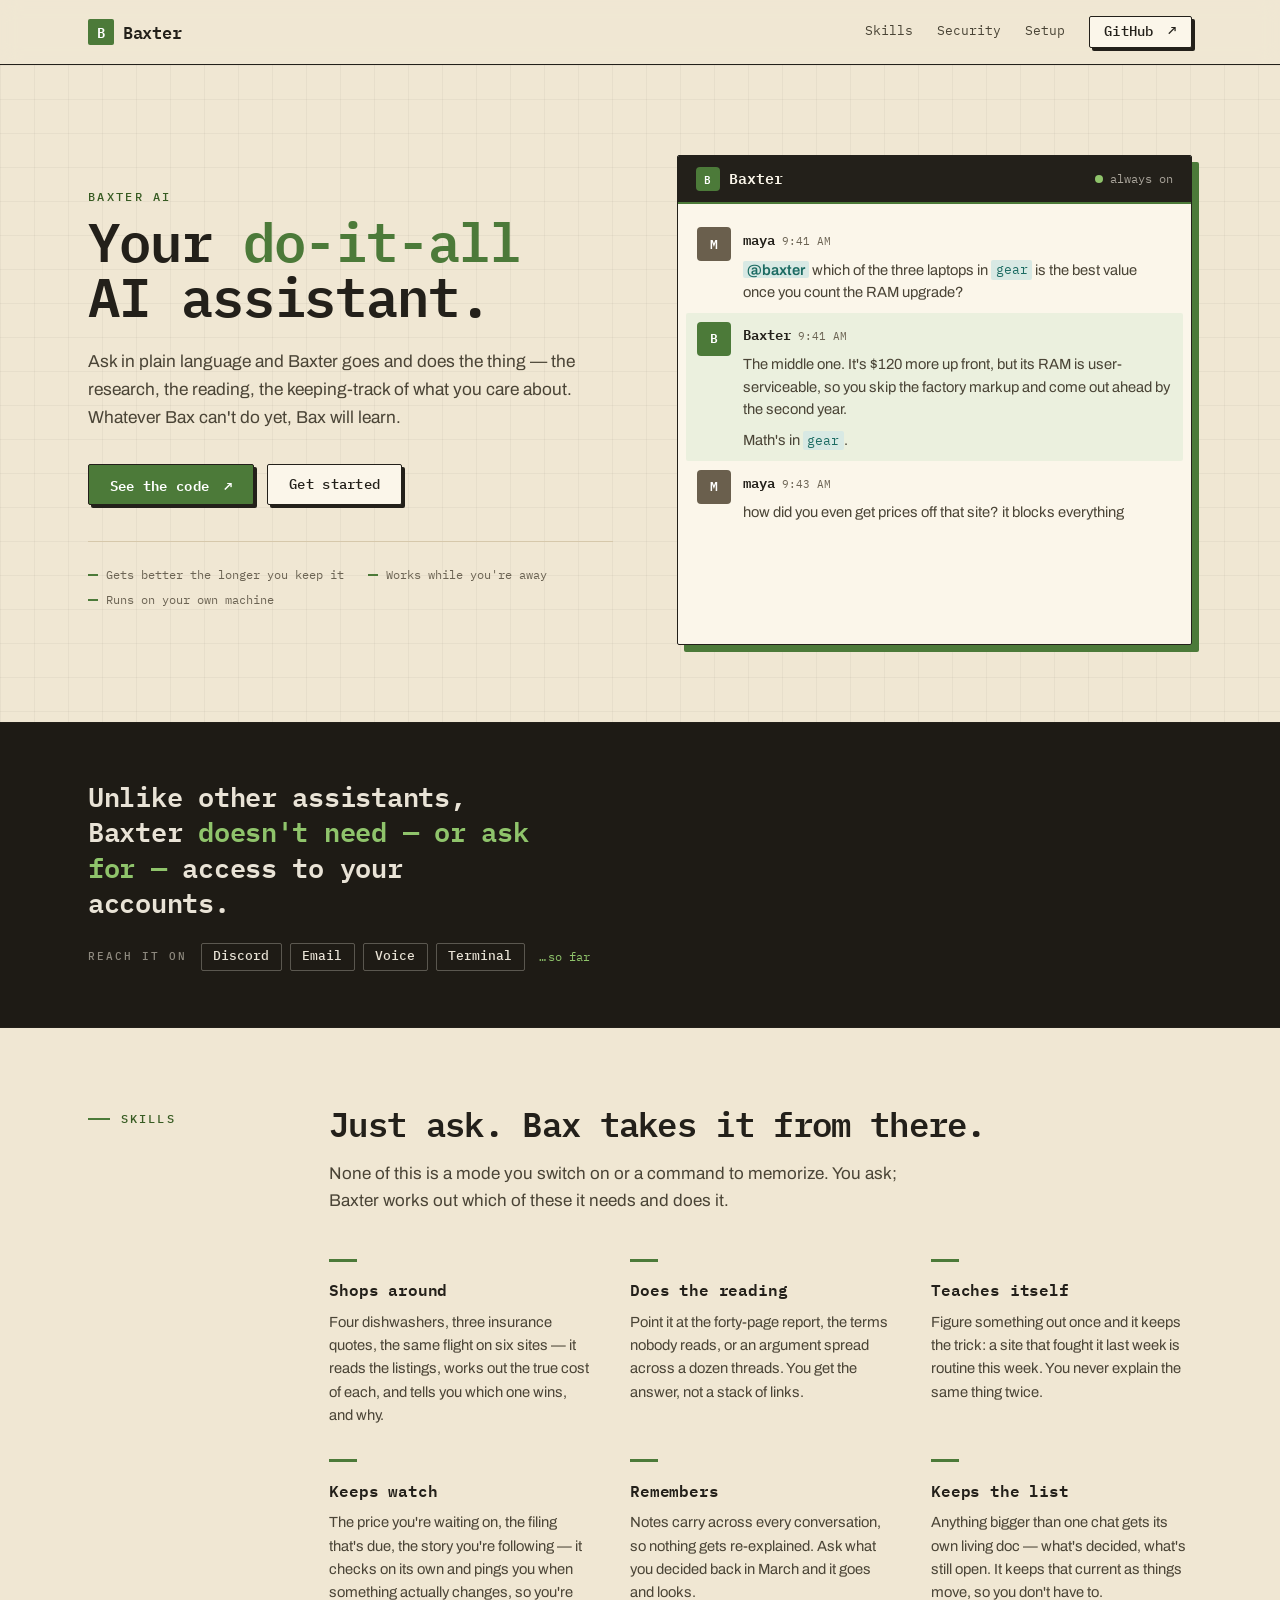
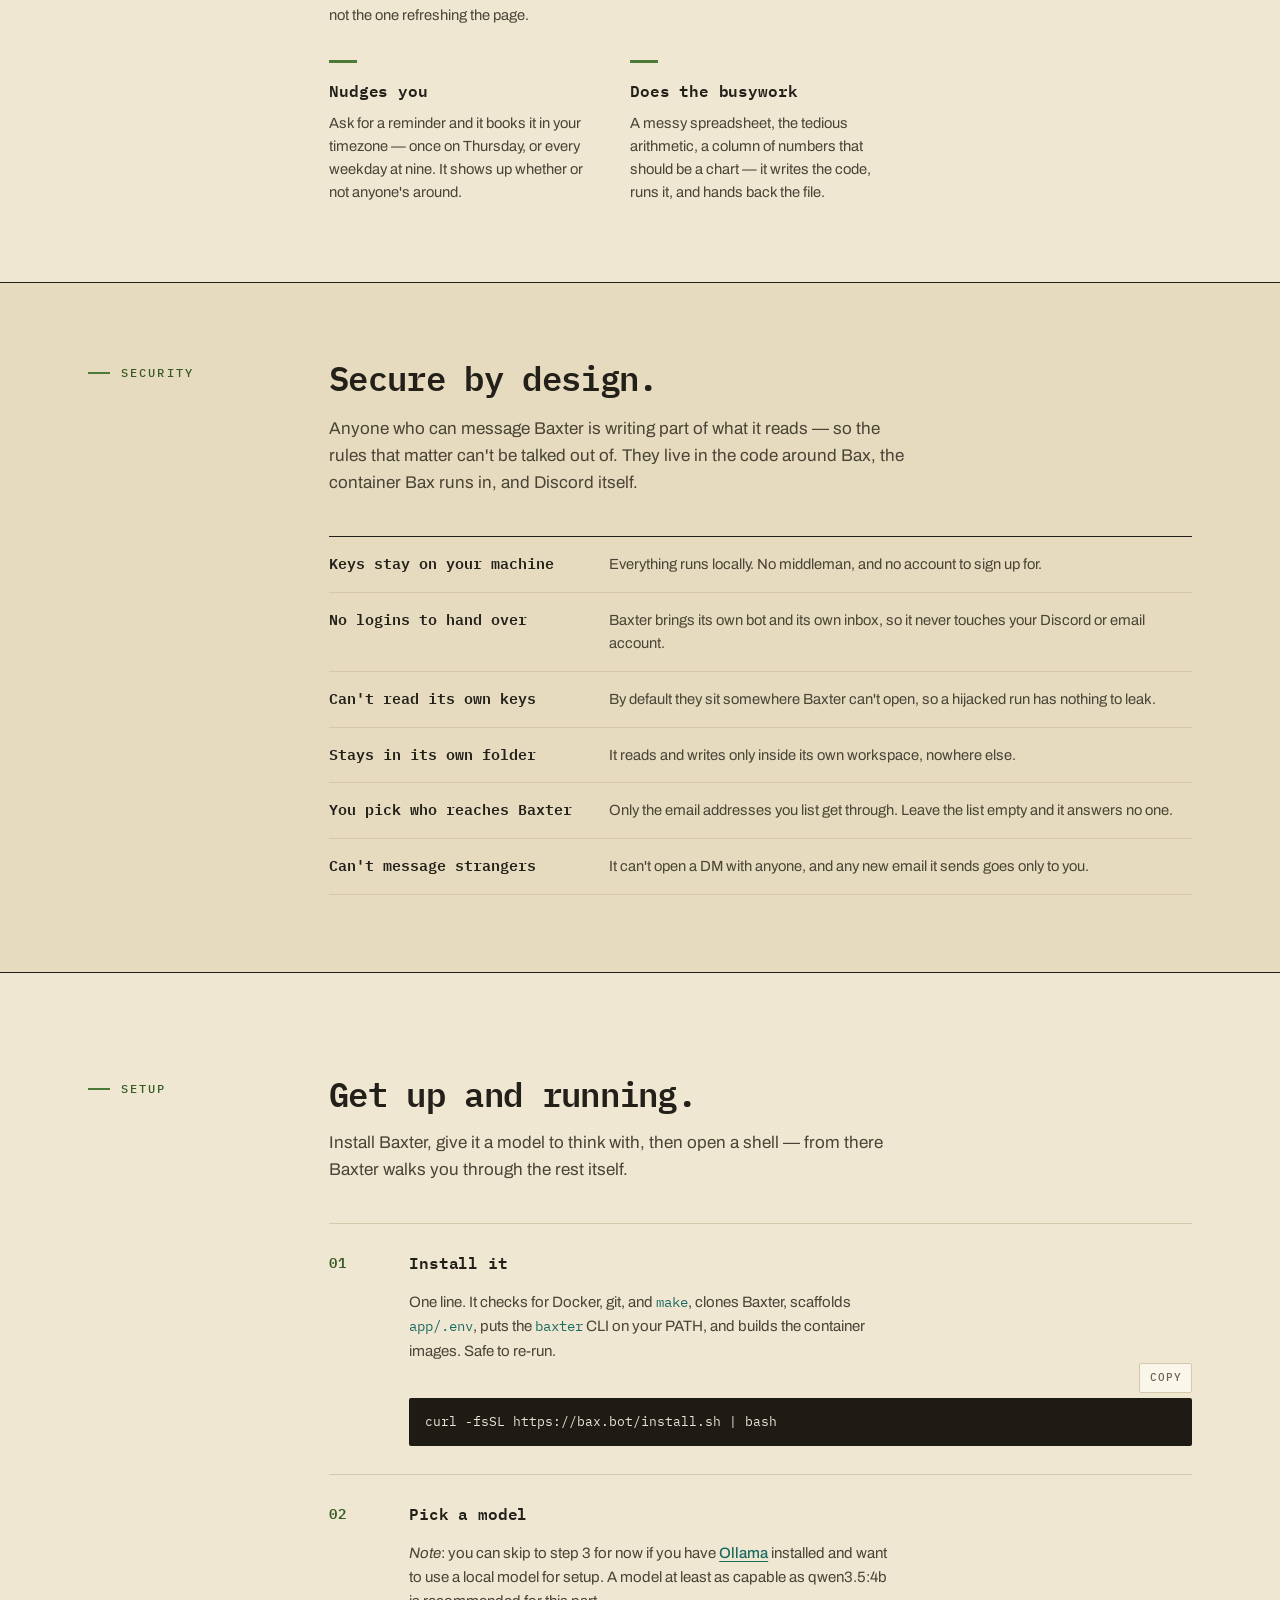
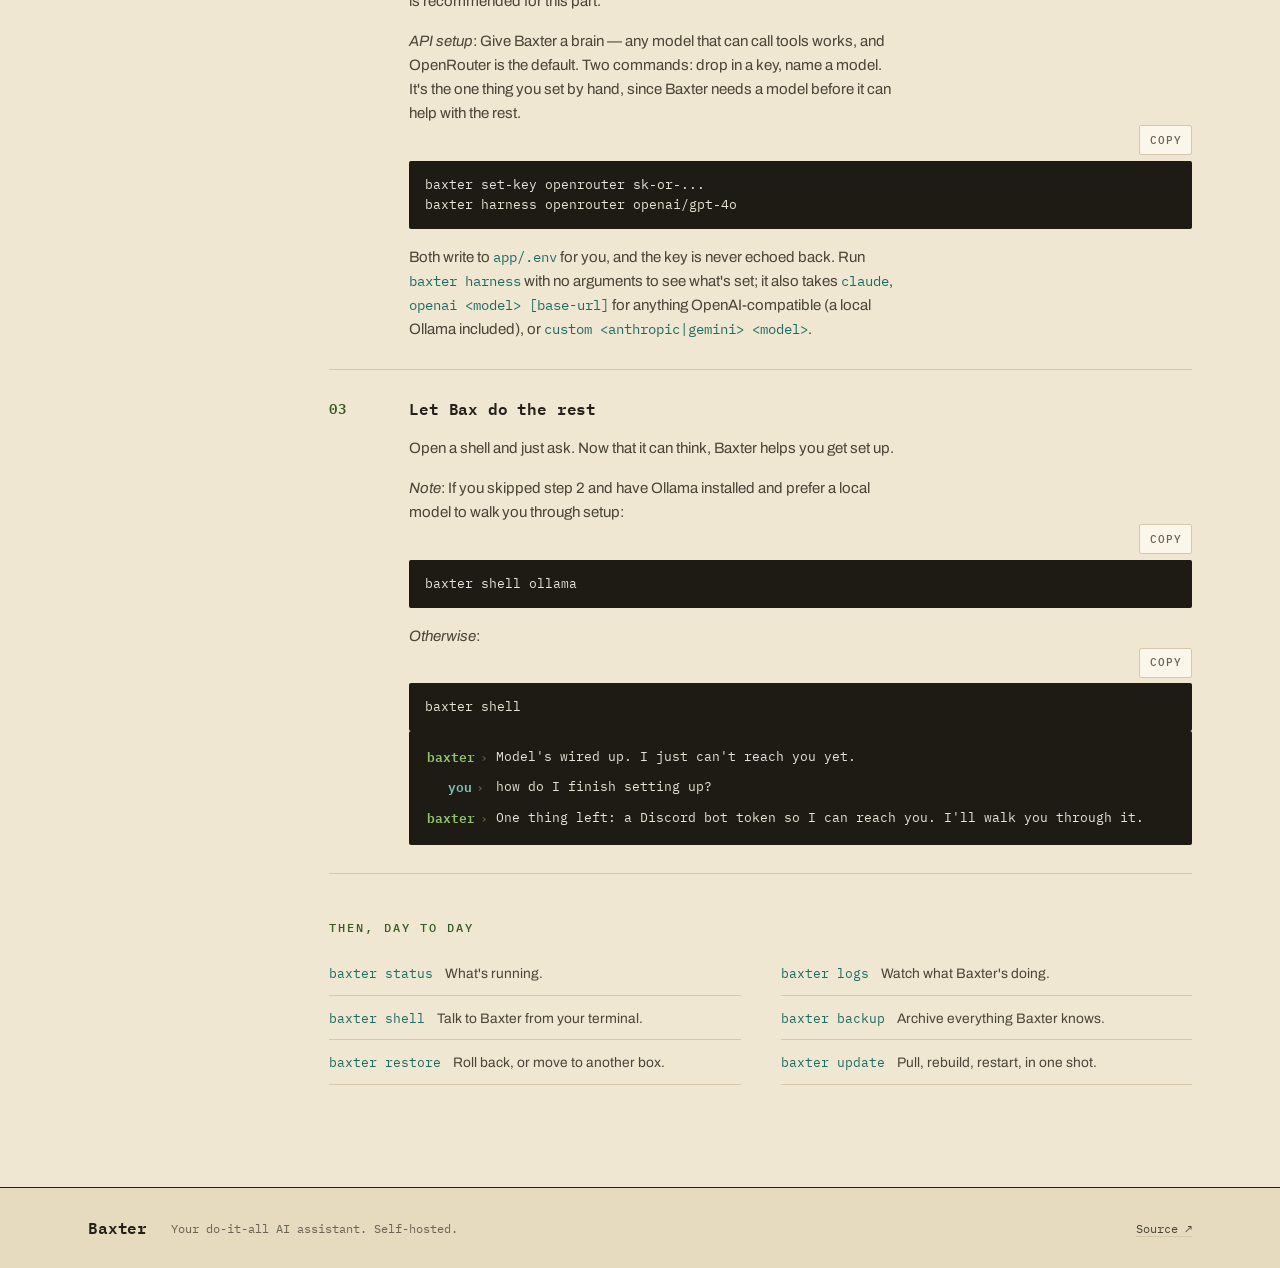
==== commit f3173095: "one more change" ====
--- a/index.html
+++ b/index.html
@@ -240,7 +240,9 @@
               <h3>Pick a model</h3>
 	      <p><i>Note</i>: you can skip to step 3 for now if you have
 		<a href="https://ollama.com">Ollama</a> installed and
-		want to use a local model for setup.</p>
+		want to use a local model for setup. A model at least
+		as capable as qwen3.5:4b is recommended for this
+		part.</p>
               <p><i>API setup</i>: Give Baxter a brain — any model that can call tools works, and OpenRouter
                 is the default. Two commands: drop in a key, name a model. It's the one
                 thing you set by hand, since Baxter needs a model before it can help with
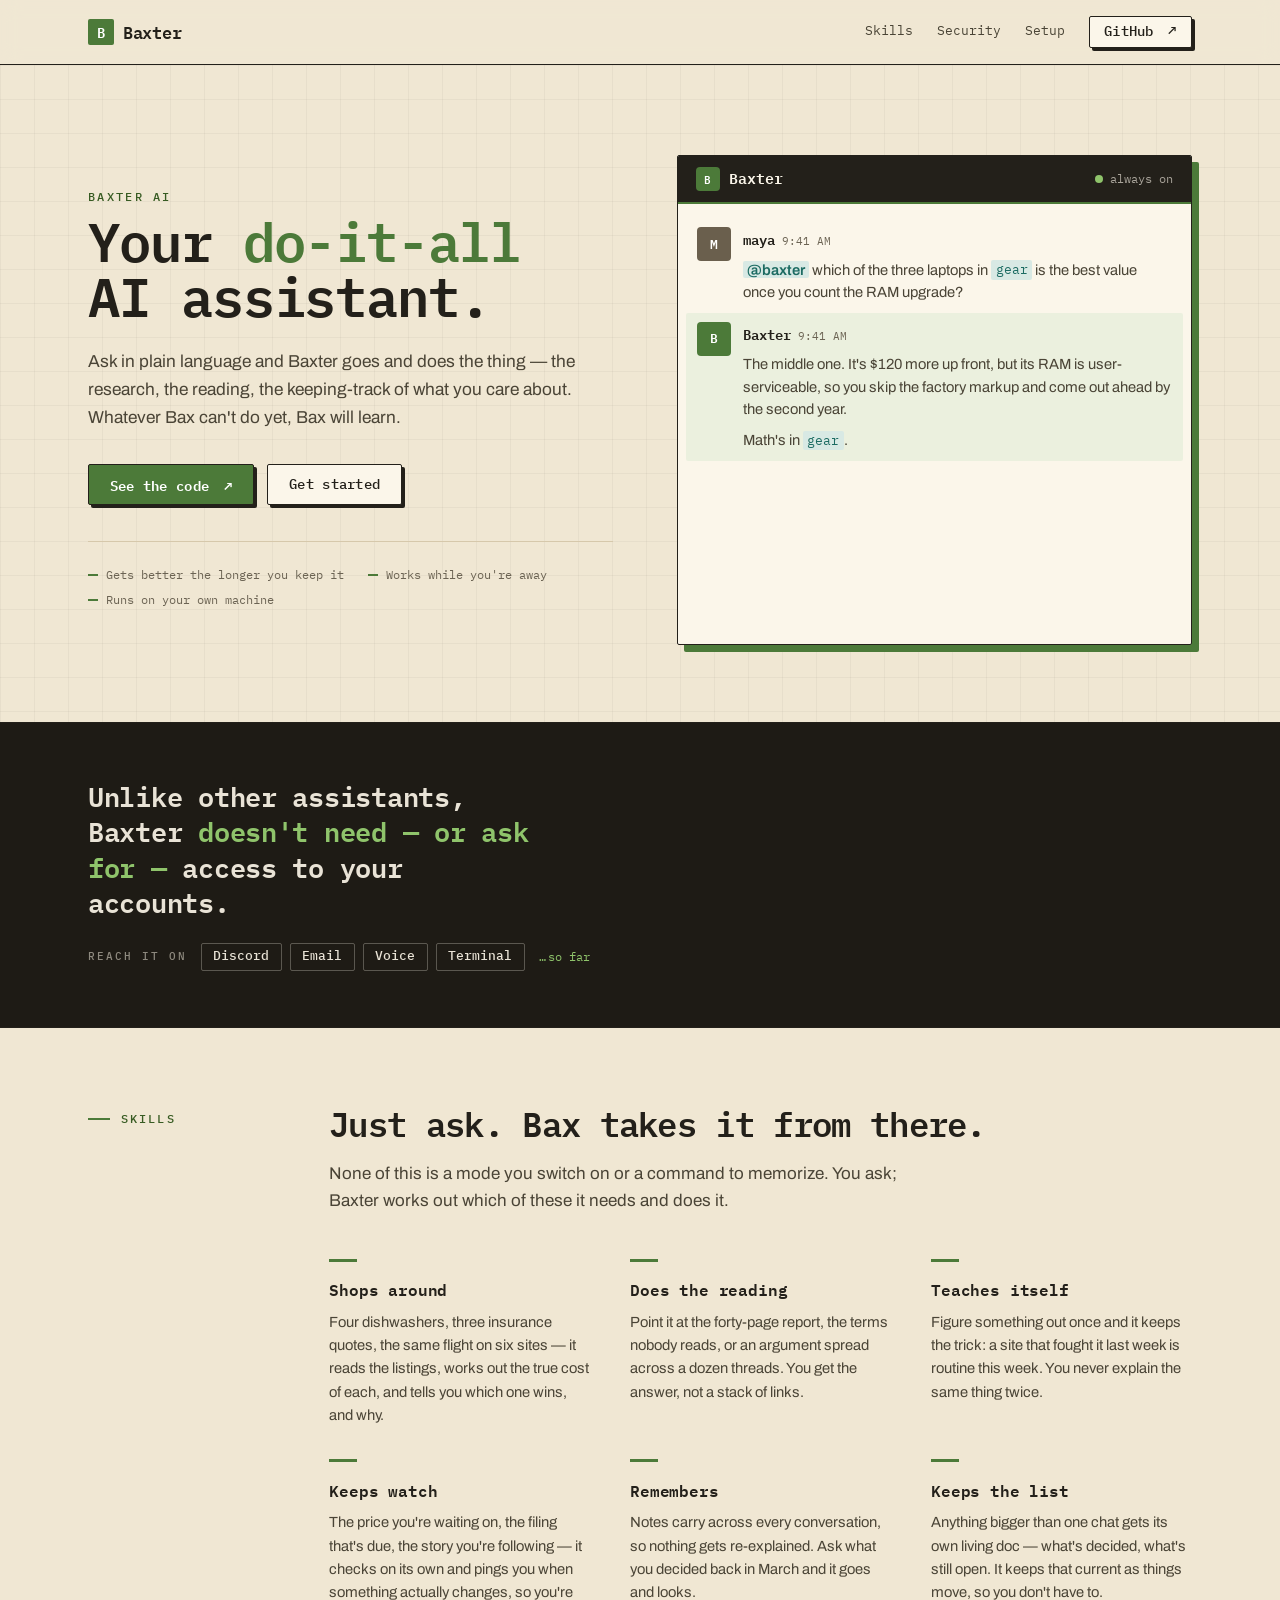
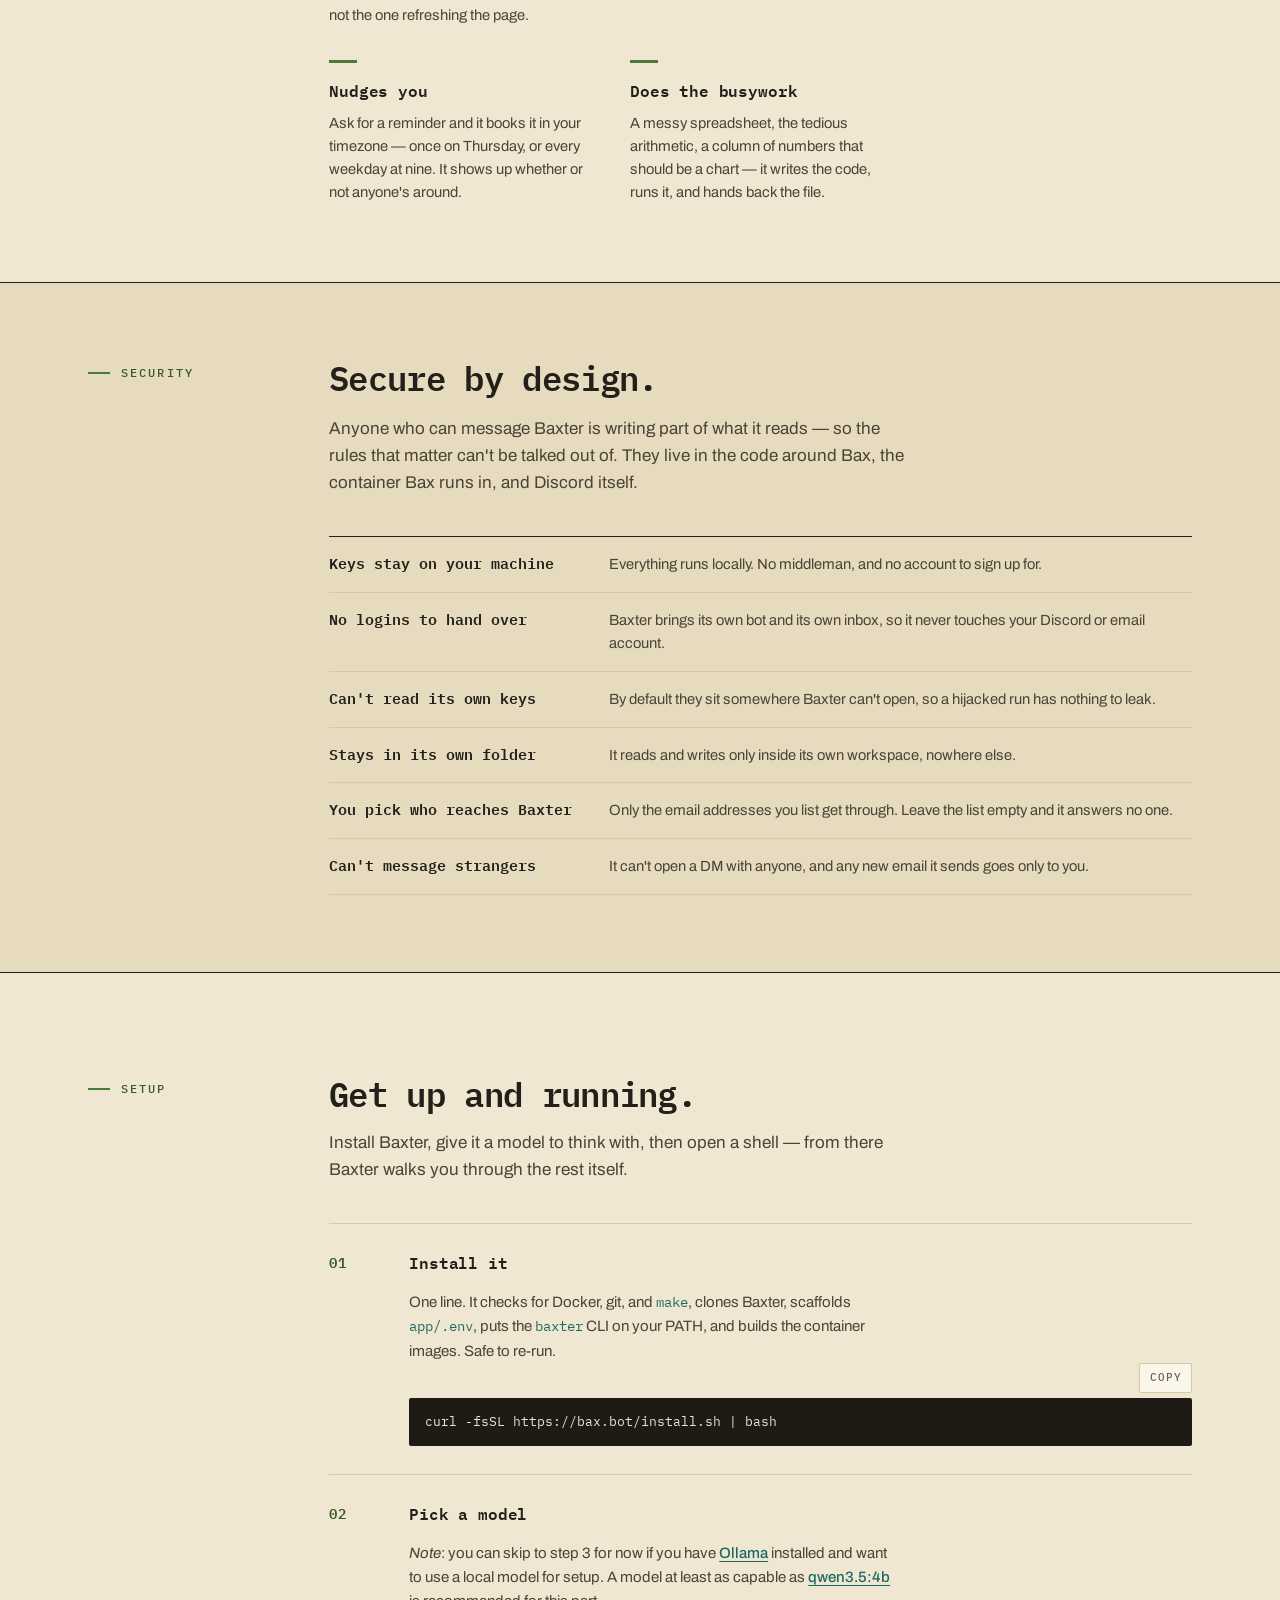
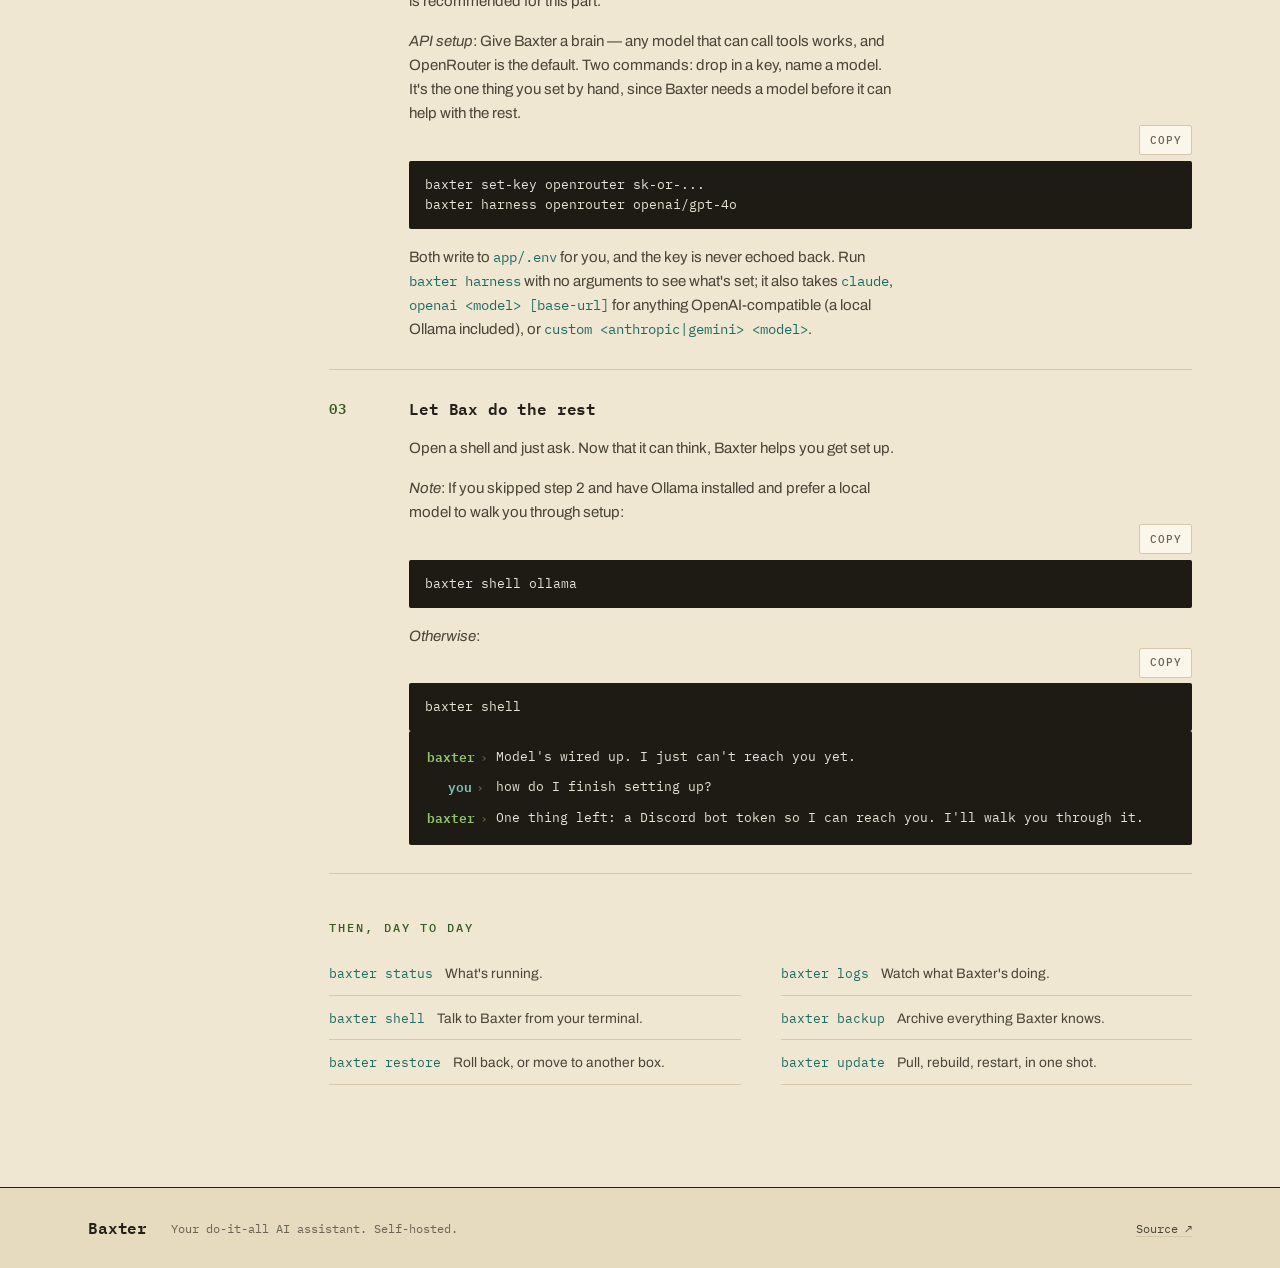
==== commit bc3fd7a6: "wipwip" ====
--- a/index.html
+++ b/index.html
@@ -241,8 +241,9 @@
 	      <p><i>Note</i>: you can skip to step 3 for now if you have
 		<a href="https://ollama.com">Ollama</a> installed and
 		want to use a local model for setup. A model at least
-		as capable as qwen3.5:4b is recommended for this
-		part.</p>
+		as capable
+		as <a href="https://ollama.com/library/qwen3.5:4b">qwen3.5:4b</a>
+		is recommended for this part.</p>
               <p><i>API setup</i>: Give Baxter a brain — any model that can call tools works, and OpenRouter
                 is the default. Two commands: drop in a key, name a model. It's the one
                 thing you set by hand, since Baxter needs a model before it can help with
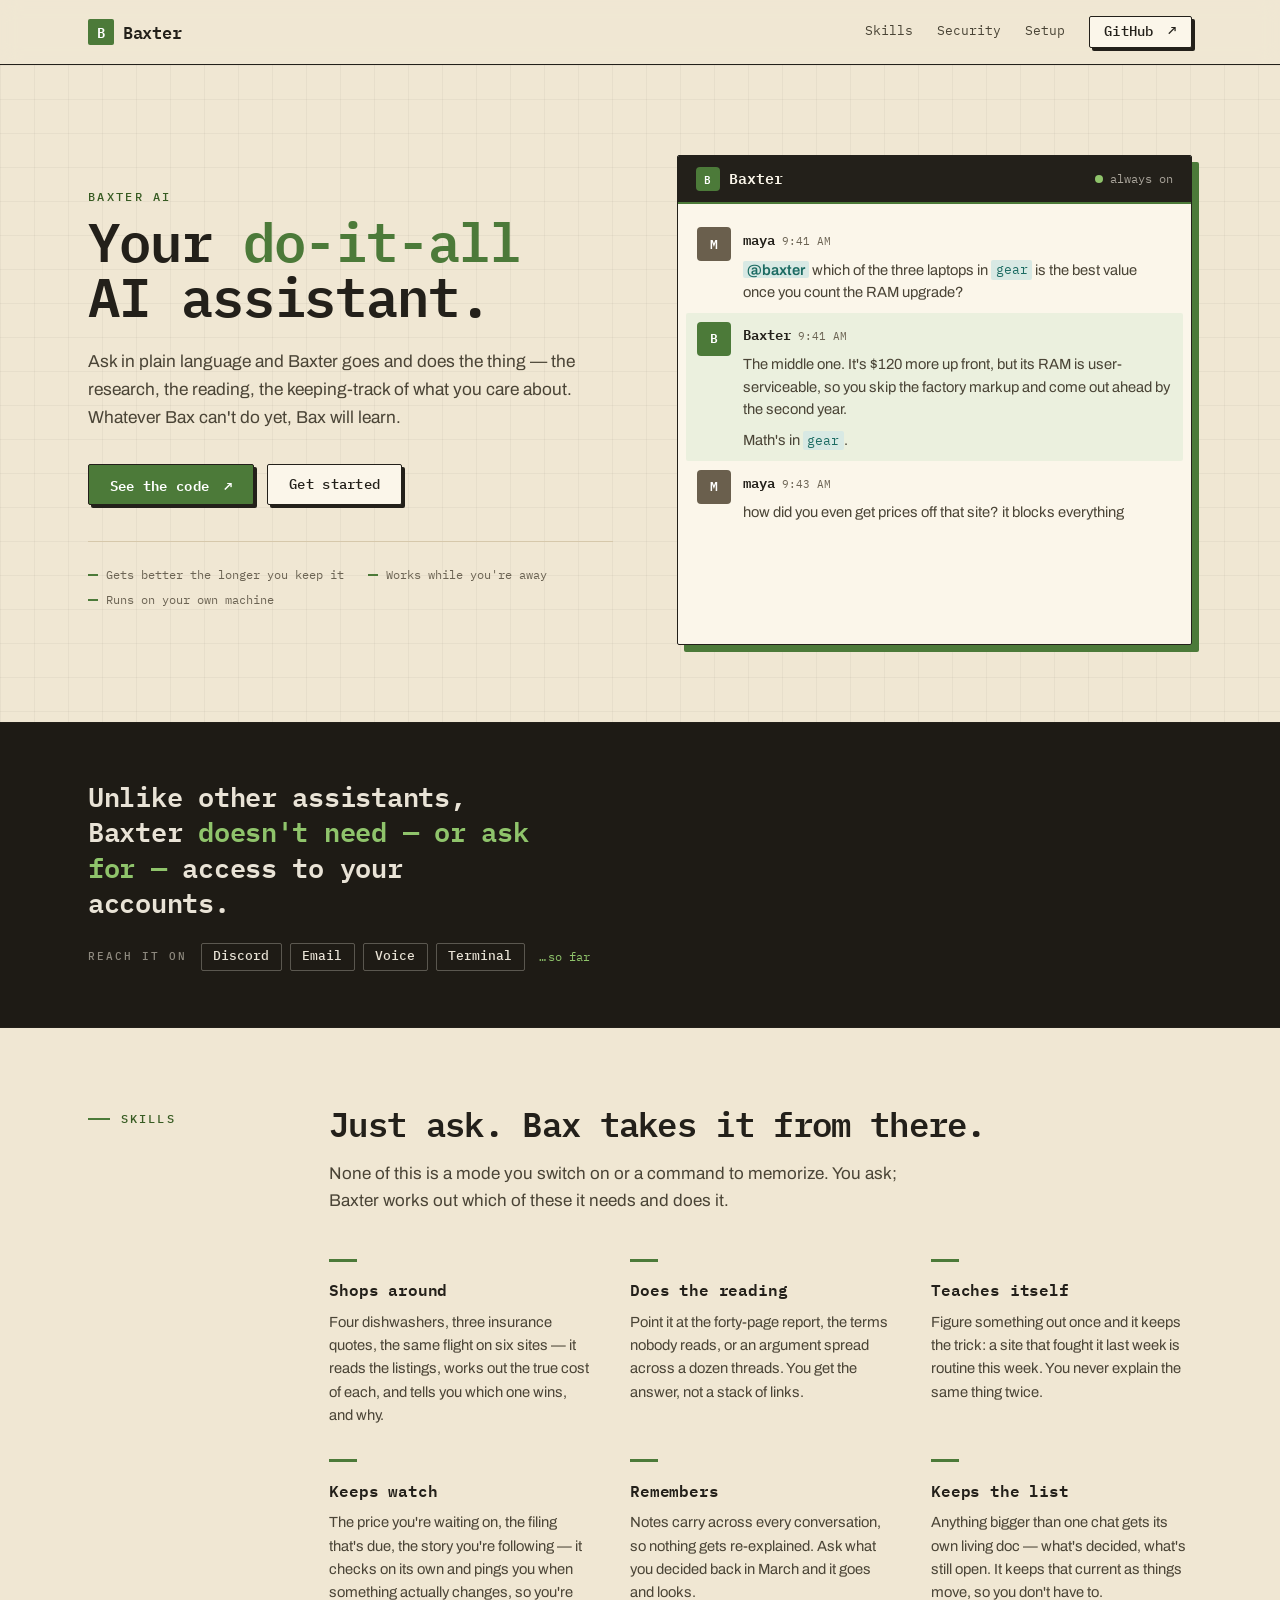
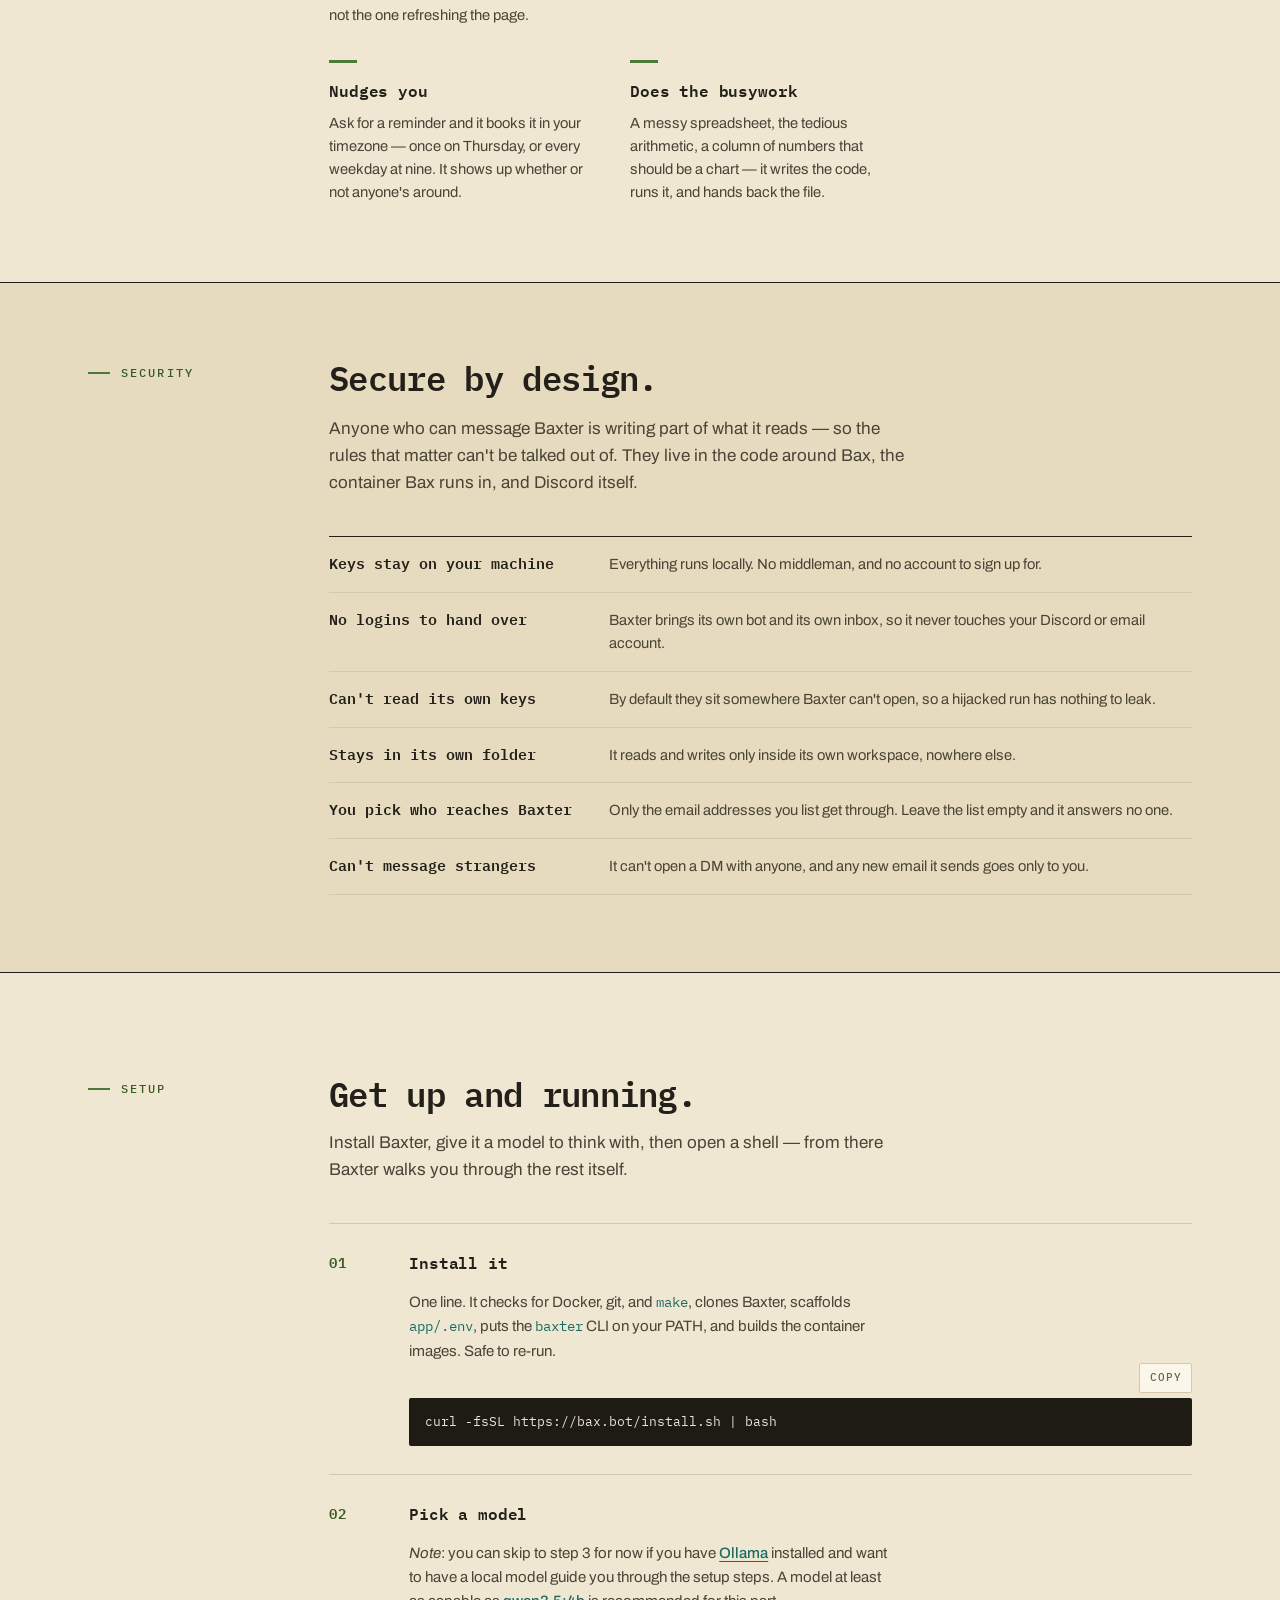
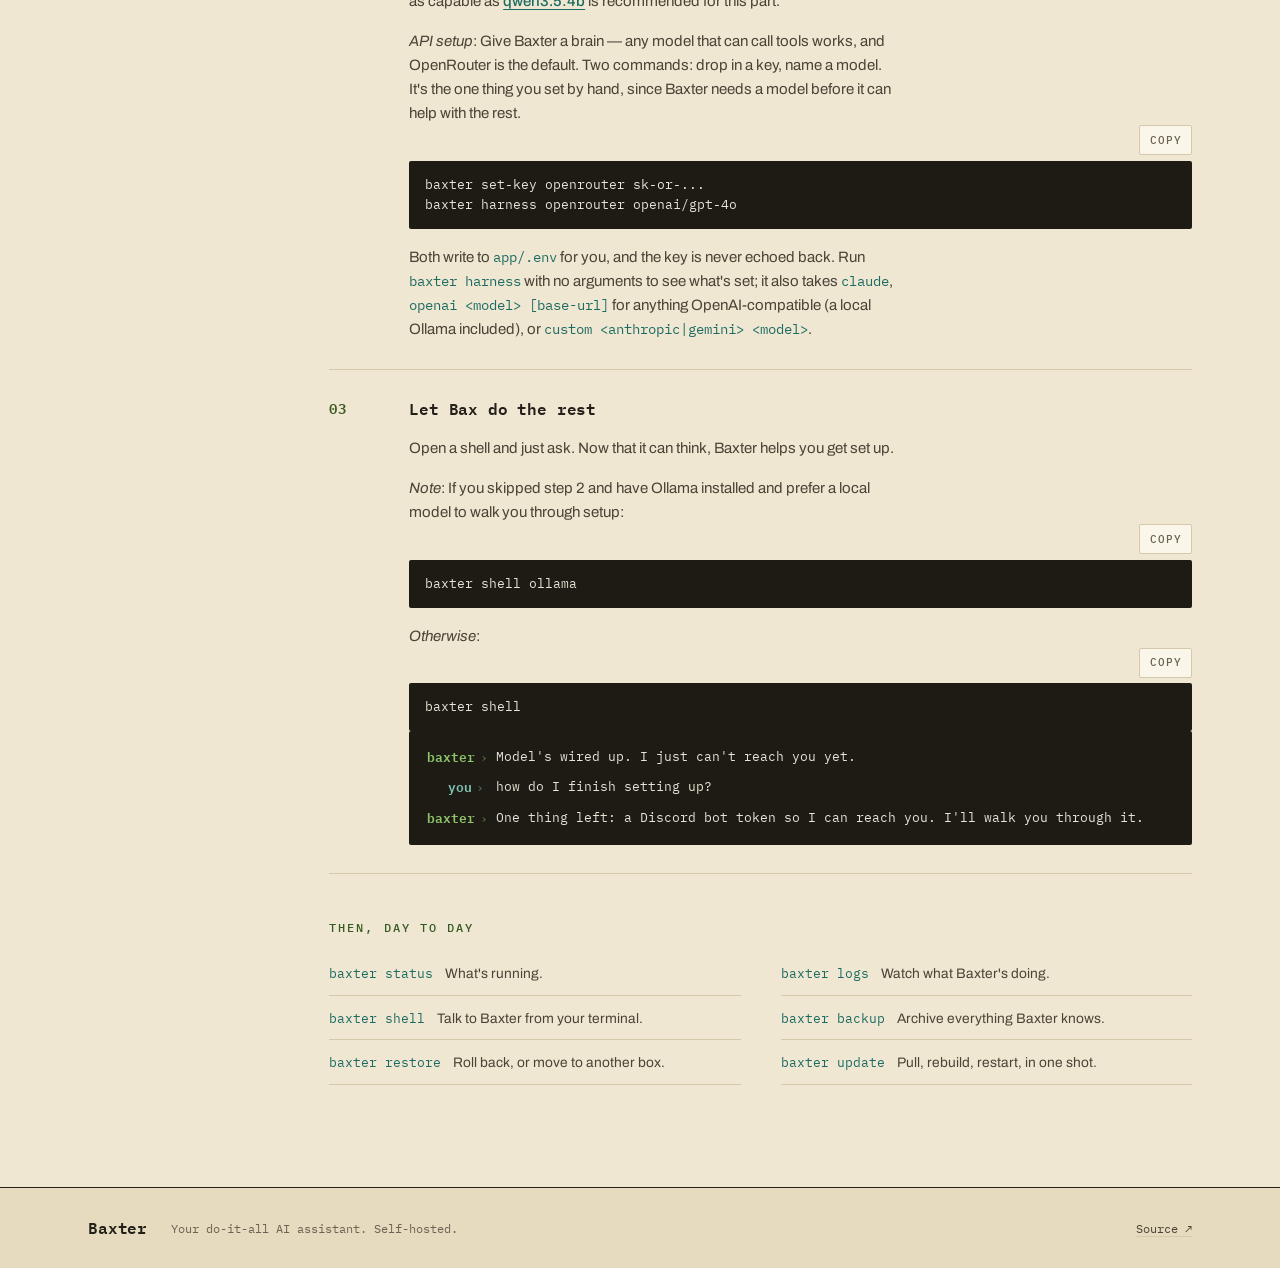
==== commit 0ef6d3be: "more changes" ====
--- a/index.html
+++ b/index.html
@@ -240,8 +240,8 @@
               <h3>Pick a model</h3>
 	      <p><i>Note</i>: you can skip to step 3 for now if you have
 		<a href="https://ollama.com">Ollama</a> installed and
-		want to use a local model for setup. A model at least
-		as capable
+		want to have a local model guide you through the setup
+		steps. A model at least as capable
 		as <a href="https://ollama.com/library/qwen3.5:4b">qwen3.5:4b</a>
 		is recommended for this part.</p>
               <p><i>API setup</i>: Give Baxter a brain — any model that can call tools works, and OpenRouter
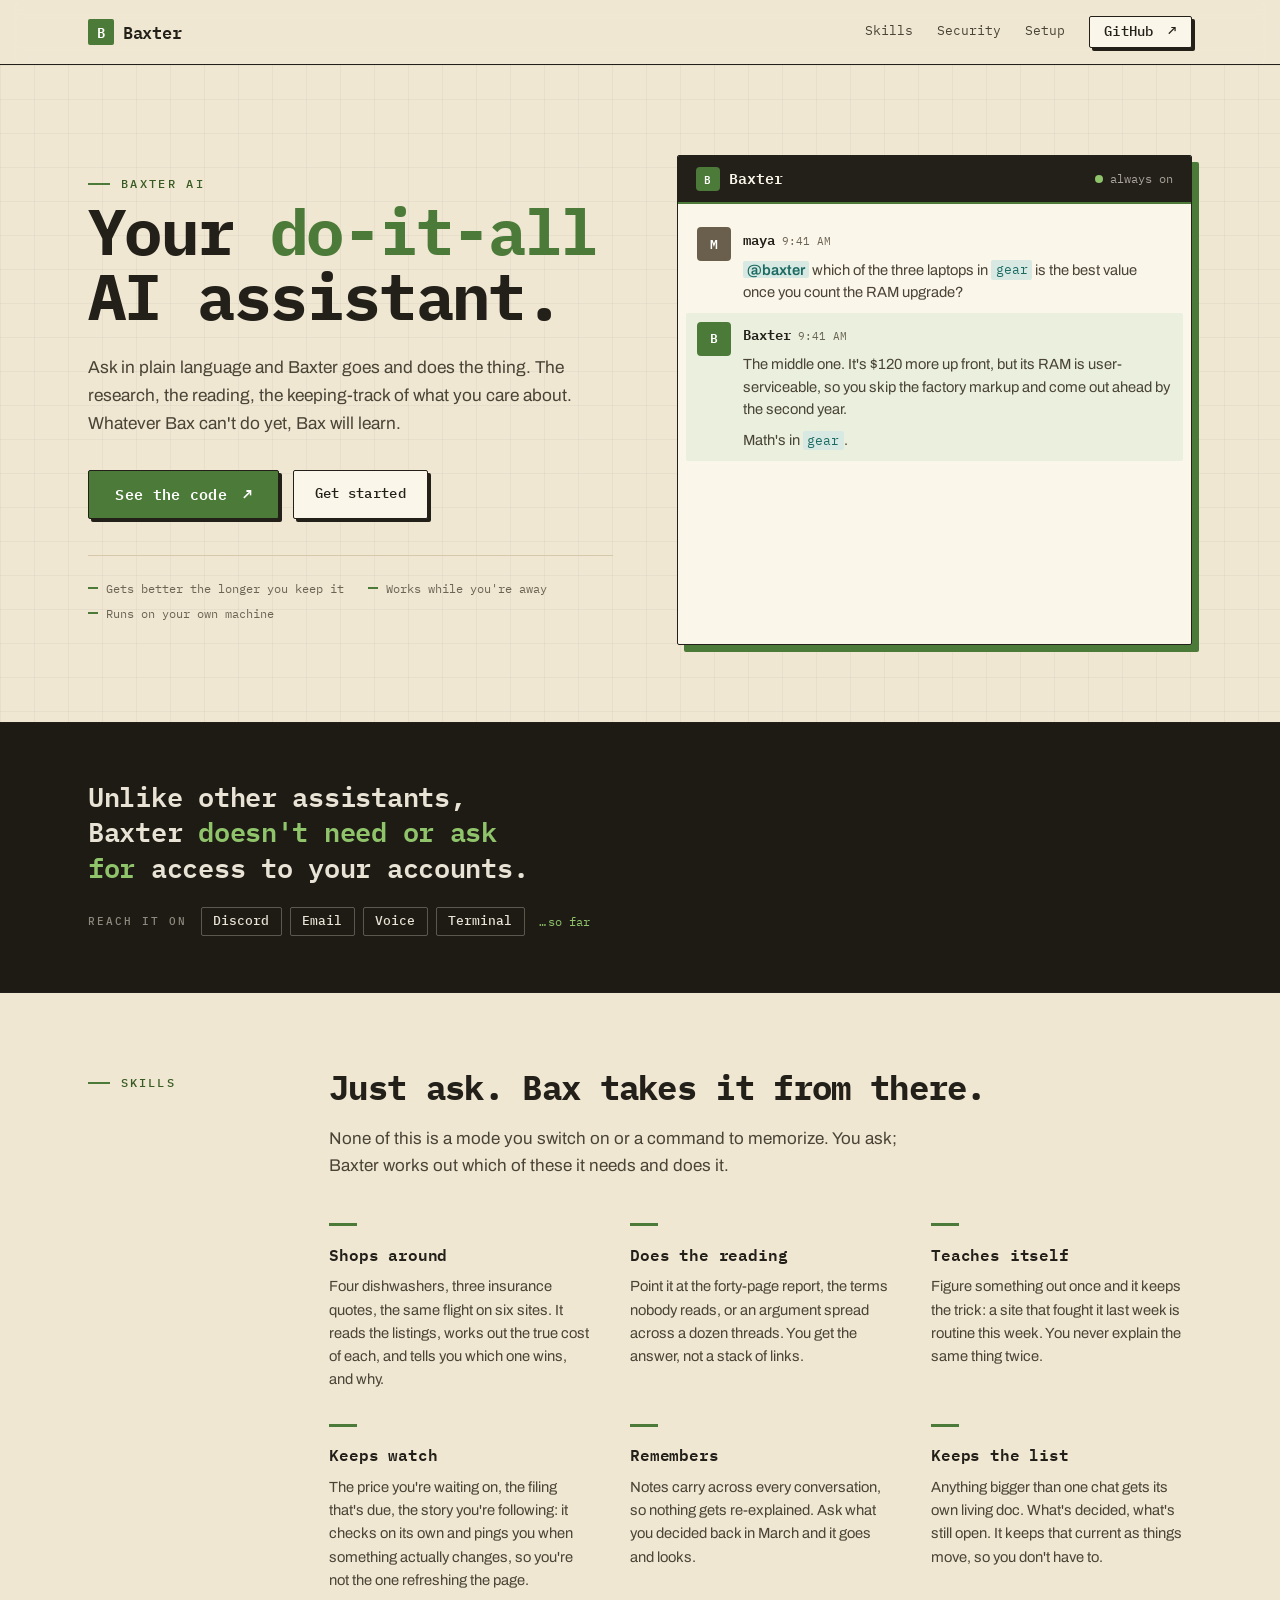
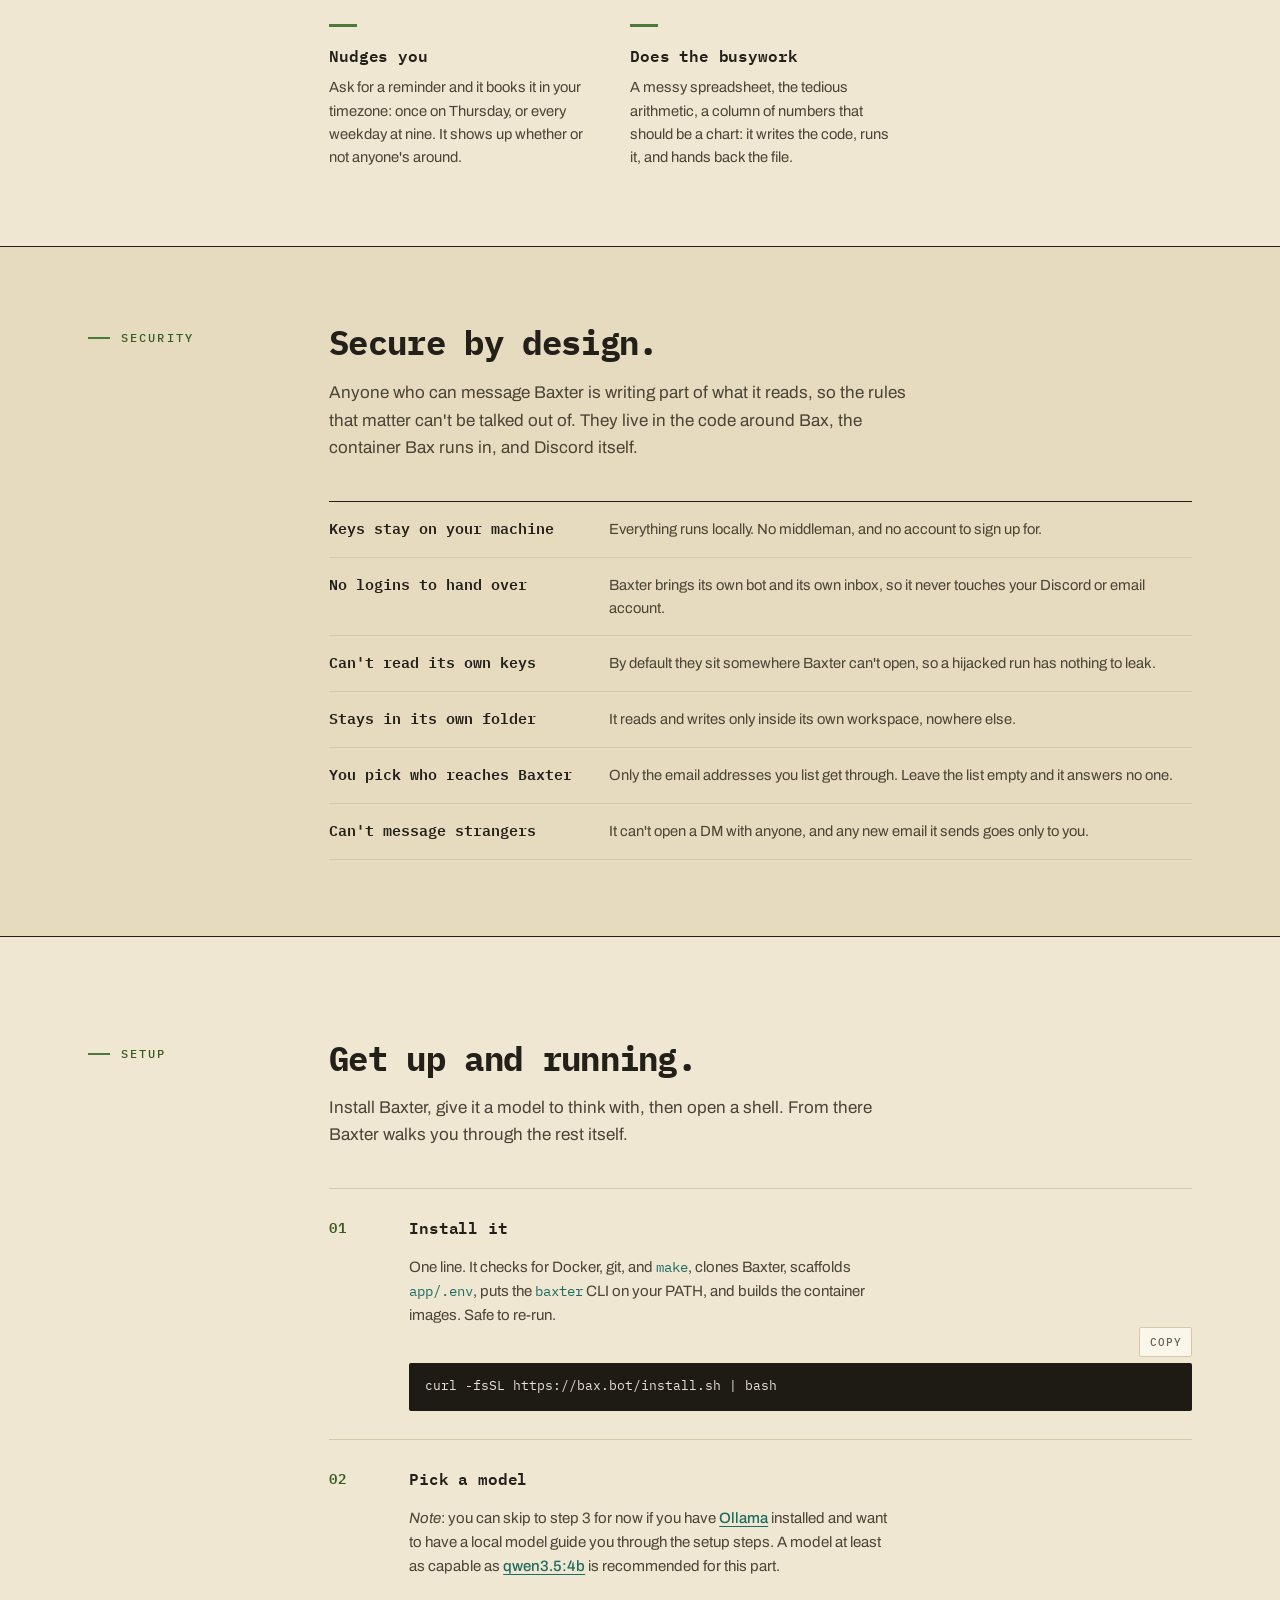
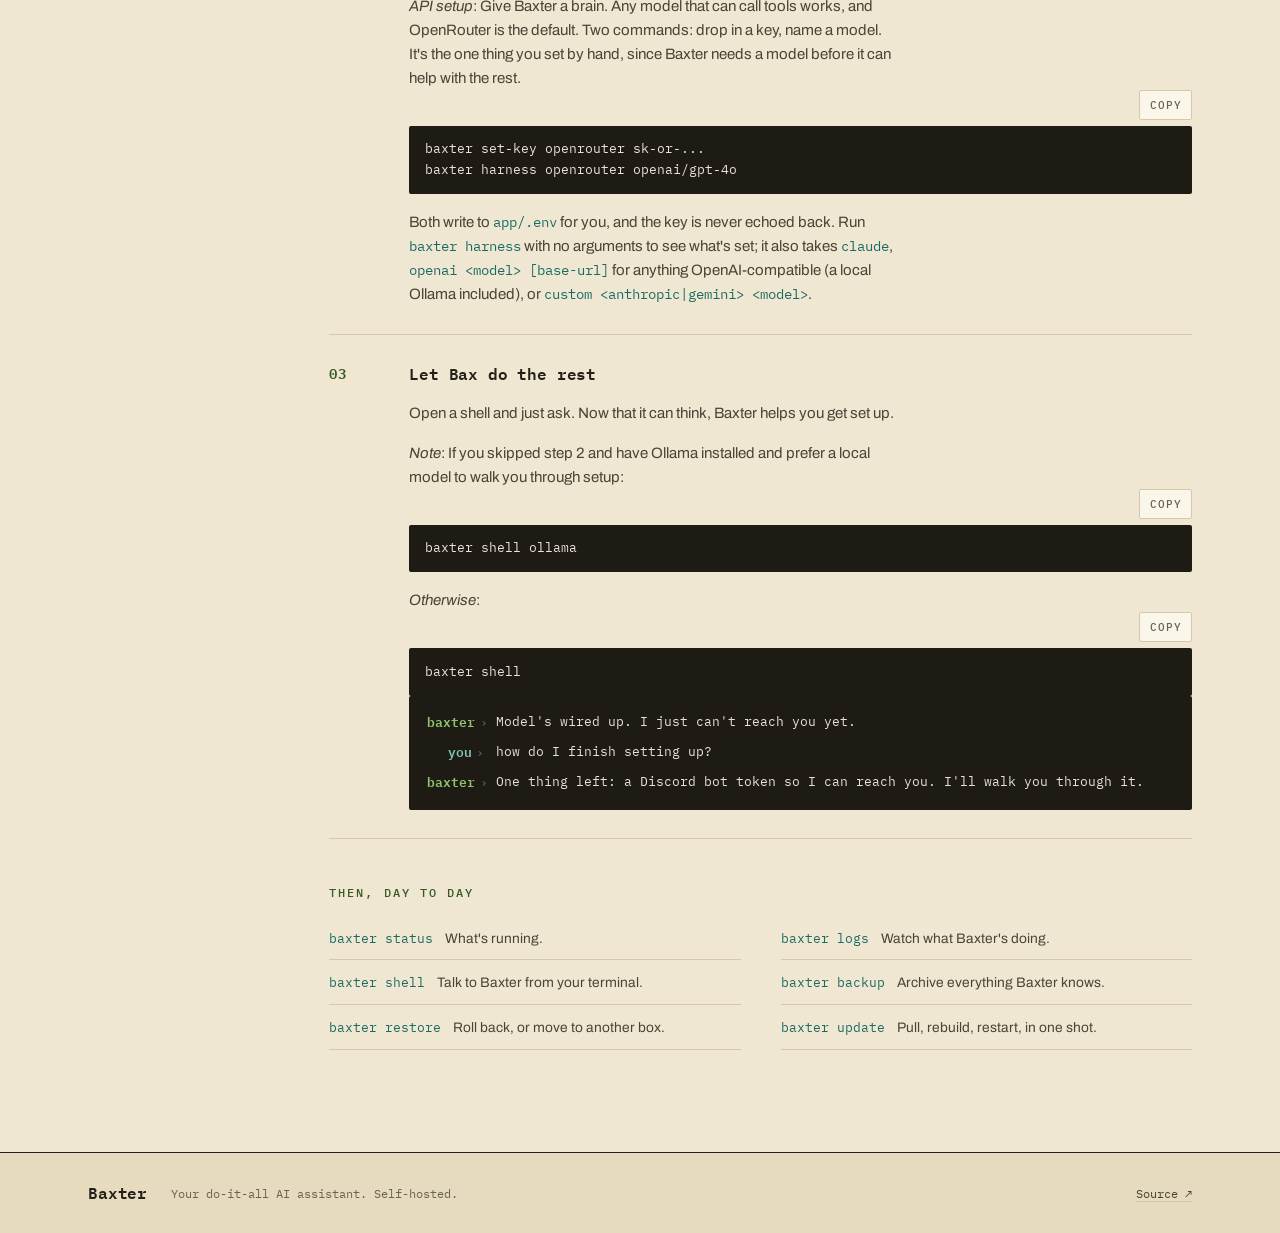
==== commit 103639fb: "visual tweaks" ====
--- a/index.html
+++ b/index.html
@@ -17,12 +17,12 @@
 <meta property="og:image" content="https://bax.bot/og.png?v=4">
 <meta property="og:image:width" content="1200">
 <meta property="og:image:height" content="630">
-<meta property="og:image:alt" content="Baxter: your do-it-all AI assistant. Ask in plain language and Baxter goes and does the thing — the research, the reading, the keeping-track of what you care about; whatever Bax can't do yet, Bax will learn. It gets better the longer you keep it, works while you're away, and runs on your own machine. Beside that, a conversation in which Maya asks which of the three laptops in her gear project is the best value once the RAM upgrade is counted, and Baxter names the middle one and explains why it comes out ahead by the second year. When Maya asks how Baxter got prices from a site that blocks everything, Baxter says it worked it out the week before and wrote itself a note on reading their listings, so this time it took one try.">
+<meta property="og:image:alt" content="Baxter: your do-it-all AI assistant. Ask in plain language and Baxter goes and does the thing. The research, the reading, the keeping-track of what you care about; whatever Bax can't do yet, Bax will learn. It gets better the longer you keep it, works while you're away, and runs on your own machine. Beside that, a conversation in which Maya asks which of the three laptops in her gear project is the best value once the RAM upgrade is counted, and Baxter names the middle one and explains why it comes out ahead by the second year. When Maya asks how Baxter got prices from a site that blocks everything, Baxter says it worked it out the week before and wrote itself a note on reading their listings, so this time it took one try.">
 <meta name="twitter:card" content="summary_large_image">
 <link rel="icon" href="data:image/svg+xml,%3Csvg xmlns='http://www.w3.org/2000/svg' viewBox='0 0 32 32'%3E%3Crect width='32' height='32' rx='7' fill='%234C7A39'/%3E%3Crect x='7' y='13' width='18' height='3' rx='1.5' fill='%23FFFFFF'/%3E%3Crect x='7' y='19' width='11' height='3' rx='1.5' fill='%23A8D08A'/%3E%3C/svg%3E">
 <link rel="preconnect" href="https://fonts.googleapis.com">
 <link rel="preconnect" href="https://fonts.gstatic.com" crossorigin>
-<link href="https://fonts.googleapis.com/css2?family=Archivo:wdth,wght@62..125,300..900&family=IBM+Plex+Mono:wght@400;500;600&display=swap" rel="stylesheet">
+<link href="https://fonts.googleapis.com/css2?family=Archivo:wdth,wght@62..125,300..900&family=IBM+Plex+Mono:wght@400;500;600;700&display=swap" rel="stylesheet">
 <link rel="stylesheet" href="styles.css">
 </head>
 <body>
@@ -52,11 +52,11 @@
         <p class="eyebrow">Baxter AI</p>
         <h1>Your <em>do-it-all</em> AI&nbsp;assistant.</h1>
         <p class="lede">
-          Ask in plain language and Baxter goes and does the thing — the research, the
+          Ask in plain language and Baxter goes and does the thing. The research, the
           reading, the keeping-track of what you care about. Whatever Bax can't do yet, Bax will learn.
         </p>
         <div class="cta-row">
-          <a class="btn btn-solid" href="https://github.com/ehopealot/baxter-ai">See the code<span aria-hidden="true">&nbsp;↗</span></a>
+          <a class="btn btn-solid btn-lg" href="https://github.com/ehopealot/baxter-ai">See the code<span aria-hidden="true">&nbsp;↗</span></a>
           <a class="btn btn-ghost" href="#run">Get started</a>
         </div>
         <ul class="hero-facts">
@@ -115,7 +115,7 @@
   <section class="reach" aria-label="How you reach Baxter">
     <div class="wrap reach-inner">
       <p class="reach-lead">
-        Unlike other assistants, Baxter <em>doesn't need — or ask for —</em> access to your accounts.
+        Unlike other assistants, Baxter <em>doesn't need or ask for</em> access to your accounts.
       </p>
       <div class="reach-surfaces">
         <span class="reach-sub">Reach it on</span>
@@ -143,7 +143,7 @@
         <div class="cards">
           <article class="card">
             <h3>Shops around</h3>
-            <p>Four dishwashers, three insurance quotes, the same flight on six sites — it
+            <p>Four dishwashers, three insurance quotes, the same flight on six sites. It
               reads the listings, works out the true cost of each, and tells you which one
               wins, and why.</p>
           </article>
@@ -160,7 +160,7 @@
           <article class="card">
             <h3>Keeps watch</h3>
             <p>The price you're waiting on, the filing that's due, the story you're
-              following — it checks on its own and pings you when something actually
+              following: it checks on its own and pings you when something actually
               changes, so you're not the one refreshing the page.</p>
           </article>
           <article class="card">
@@ -170,18 +170,18 @@
           </article>
           <article class="card">
             <h3>Keeps the list</h3>
-            <p>Anything bigger than one chat gets its own living doc — what's decided, what's
+            <p>Anything bigger than one chat gets its own living doc. What's decided, what's
               still open. It keeps that current as things move, so you don't have to.</p>
           </article>
           <article class="card">
             <h3>Nudges you</h3>
-            <p>Ask for a reminder and it books it in your timezone — once on Thursday, or
+            <p>Ask for a reminder and it books it in your timezone: once on Thursday, or
               every weekday at nine. It shows up whether or not anyone's around.</p>
           </article>
           <article class="card">
             <h3>Does the busywork</h3>
             <p>A messy spreadsheet, the tedious arithmetic, a column of numbers that should
-              be a chart — it writes the code, runs it, and hands back the file.</p>
+              be a chart: it writes the code, runs it, and hands back the file.</p>
           </article>
         </div>
       </div>
@@ -195,7 +195,7 @@
       <div class="band-body">
         <h2 id="secure-h">Secure by design.</h2>
         <p class="band-lede">
-          Anyone who can message Baxter is writing part of what it reads — so the rules that
+          Anyone who can message Baxter is writing part of what it reads, so the rules that
           matter can't be talked out of. They live in the code around Bax, the container Bax
           runs in, and Discord itself.
         </p>
@@ -218,7 +218,7 @@
       <div class="band-body">
         <h2 id="run-h">Get up and running.</h2>
         <p class="band-lede">
-          Install Baxter, give it a model to think with, then open a shell — from there
+          Install Baxter, give it a model to think with, then open a shell. From there
           Baxter walks you through the rest itself.
         </p>
         <!-- step-n is hidden from assistive tech: the <ol> already numbers these,
@@ -244,7 +244,7 @@
 		steps. A model at least as capable
 		as <a href="https://ollama.com/library/qwen3.5:4b">qwen3.5:4b</a>
 		is recommended for this part.</p>
-              <p><i>API setup</i>: Give Baxter a brain — any model that can call tools works, and OpenRouter
+              <p><i>API setup</i>: Give Baxter a brain. Any model that can call tools works, and OpenRouter
                 is the default. Two commands: drop in a key, name a model. It's the one
                 thing you set by hand, since Baxter needs a model before it can help with
                 the rest.</p>
@@ -268,10 +268,10 @@
               <pre tabindex="0"><code>baxter shell ollama</code></pre>
 	      <p><i>Otherwise</i>:</p>
               <pre tabindex="0"><code>baxter shell</code></pre>
-              <div class="term" role="img" aria-label="A terminal session. After you run baxter shell, Baxter says its model is wired up but it can't reach you yet. You ask how to finish setting up. Baxter replies that one thing is left — a Discord bot token so it can reach you — and that once you paste it in, it writes it into app/.env and brings itself up.">
+              <div class="term" role="img" aria-label="A terminal session. After you run baxter shell, Baxter says its model is wired up but it can't reach you yet. You ask how to finish setting up. Baxter replies that one thing is left: a Discord bot token so it can reach you. Once you paste it in, it writes it into app/.env and brings itself up.">
                 <div class="tl"><span class="tp tp-bax">baxter</span><span class="tt">Model's wired up. I just can't reach you yet.</span></div>
                 <div class="tl"><span class="tp tp-you">you</span><span class="tt">how do I finish setting up?</span></div>
-                <div class="tl"><span class="tp tp-bax">baxter</span><span class="tt">One thing left: a Discord bot token so I can reach you. I'll walk you through it.</div>
+                <div class="tl"><span class="tp tp-bax">baxter</span><span class="tt">One thing left: a Discord bot token so I can reach you. I'll walk you through it.</span></div>
               </div>
             </div>
           </li>
@@ -304,7 +304,7 @@
 
 <script src="app.js"></script>
 
-<!-- Analytics: GoatCounter — privacy-friendly, cookieless, counts pageviews only.
+<!-- Analytics: GoatCounter: privacy-friendly, cookieless, counts pageviews only.
      count.js skips localhost/file:// on its own, so local previews aren't counted. -->
 <script data-goatcounter="https://lawnmaster.goatcounter.com/count"
         async src="https://gc.zgo.at/count.js"></script>
--- a/styles.css
+++ b/styles.css
@@ -1,11 +1,11 @@
 /* ============================================================
-   Baxter landing page — "Personal computing, 198X"
+   Baxter landing page: "Personal computing, 198X"
    Aged manila printout paper, warm terminal ink, and one
    earthy moss green that reads as the product's "power /
    always-on" signal. Squared corners and hard offset shadows
    give it the early-home-computer / reference-card feel.
-   The conversation panel — a boxed utility window with a green
-   status LED — is the signature element.
+   The conversation panel (a boxed utility window with a green
+   status LED) is the signature element.
    ============================================================ */
 
 :root {
@@ -17,13 +17,13 @@
   --ink-2:      #4A4436;
   --ink-3:      #6B6353;
 
-  --green:        #4C7A39;   /* earthy moss green — brand + "power" signal */
+  --green:        #4C7A39;   /* earthy moss green: brand + "power" signal */
   --green-deep:   #375B22;   /* text-safe green */
   --green-tint:   #DCE7C9;
   --green-wash:   #EBF0DE;
 
-  --teal:       #2A8B7F;   /* secondary accent — the "reference / code" layer */
-  --teal-deep:  #1C6B62;   /* text-safe teal — inline code, links, chips */
+  --teal:       #2A8B7F;   /* secondary accent, the "reference / code" layer */
+  --teal-deep:  #1C6B62;   /* text-safe teal: inline code, links, chips */
   --teal-tint:  #D8E9E4;
 
   /* Brighter tints for speaker/reference text on the dark plate (terminal). */
@@ -47,7 +47,7 @@
      when the nav wraps to its own row below 900px. */
   --topbar-h: 64px;
   --tr: 0.16s ease;
-  --radius: 2px;   /* squared off — the retro-UI tell */
+  --radius: 2px;   /* squared off, the retro-UI tell */
 }
 
 *, *::before, *::after { box-sizing: border-box; }
@@ -76,6 +76,11 @@
 }
 
 a { color: inherit; }
+
+::selection {
+  background: var(--green);
+  color: #fff;
+}
 
 /* Target of both the skip link and the wordmark, so it gets the same clearance
    the bands do. */
@@ -164,20 +169,20 @@
 }
 
 h1 {
-  font-weight: 600;
-  font-size: clamp(2.1rem, 1.4rem + 2.7vw, 3.35rem);
-  line-height: 1.04;
-  letter-spacing: -0.02em;
+  font-weight: 700;
+  font-size: clamp(2.1rem, 1.3rem + 3.4vw, 4rem);
+  line-height: 1.02;
+  letter-spacing: -0.025em;
   margin-block: 0.6rem 0;
 }
 h1 em {
   font-style: normal;
   color: var(--green);
-  white-space: nowrap;   /* keep "do-it-all" from breaking at its hyphens */
+  white-space: nowrap;   /* keep "do-it-all" on one line */
 }
 
 h2 {
-  font-weight: 600;
+  font-weight: 700;
   font-size: clamp(1.55rem, 1.15rem + 1.5vw, 2.15rem);
   line-height: 1.1;
   letter-spacing: -0.02em;
@@ -197,6 +202,20 @@
   letter-spacing: 0.2em;
   text-transform: uppercase;
   color: var(--green-deep);
+}
+
+/* The hero eyebrow carries the same tick every band label does. */
+.hero .eyebrow {
+  display: flex;
+  align-items: center;
+  gap: 0.7rem;
+}
+.hero .eyebrow::before {
+  content: "";
+  width: 22px;
+  height: 2px;
+  background: var(--green);
+  flex: none;
 }
 
 /* ── buttons ─────────────────────────────────────────────── */
@@ -331,7 +350,7 @@
     margin-inline: calc(var(--pad) * -1);
     padding-inline: var(--pad);
     scrollbar-width: none;
-    /* Fade the right edge so the strip reads as scrollable — the hidden
+    /* Fade the right edge so the strip reads as scrollable; the hidden
        scrollbar otherwise gives no hint that Setup is off-screen. */
     -webkit-mask-image: linear-gradient(to right, #000 84%, transparent 100%);
             mask-image: linear-gradient(to right, #000 84%, transparent 100%);
@@ -352,7 +371,7 @@
 .hero {
   padding-block: clamp(3.5rem, 7vw, 6.5rem) clamp(3.5rem, 6vw, 6rem);
   border-bottom: 1.5px solid var(--ink-rule);
-  /* Faint engineering grid on manila — graph paper from a technical manual,
+  /* Faint engineering grid on manila: graph paper from a technical manual,
      not a SaaS gradient glow. */
   background:
     repeating-linear-gradient(to right, rgba(35, 32, 26, 0.045) 0 1px, transparent 1px 34px),
@@ -528,19 +547,76 @@
   border-radius: var(--radius);
 }
 
-/* staggered reveal, set up by app.js only when motion is welcome */
+/* Staged reveal: app.js adds .is-staged only when motion is welcome and the
+   script is actually running, so the conversation is complete without it. */
 .chat-log.is-staged .msg { opacity: 0; }
 .chat-log.is-staged .msg.is-in {
   opacity: 1;
-  animation: msgIn 0.3s ease-out both;
+  animation: msgIn 0.32s cubic-bezier(0.16, 1, 0.3, 1) both;
 }
 @keyframes msgIn {
-  from { opacity: 0; transform: translateY(6px); }
+  from { opacity: 0; transform: translateY(7px); }
   to   { opacity: 1; transform: none; }
+}
+
+/* .msg-body is the anchor; the reply's text <p> is the box. While .is-typing, the
+   subtree is hidden (the box stays the same) and the dots overlay the
+   text area below msg-h, so the row's height matches the final reply and
+   the panel never resizes between the typing beat and the reply.
+
+   We use opacity instead of color: transparent so children with their own
+   color (refs, ems, bs) get hidden too. color: transparent inherits, but
+   a child's explicit color wins, which would leave highlighted spans
+   visible during the typing beat. */
+.msg-body { position: relative; }
+.msg-body > p:not(.msg-h) {
+  transition: opacity 0.28s ease;
+}
+.msg.is-typing .msg-body > p:not(.msg-h) {
+  opacity: 0;
+  /* Snap out of view so the text doesn't visibly fade away; we want the
+     reply to fade IN, not the text to fade OUT and then back in. */
+  transition: none;
+}
+
+/* The typing dots overlay the reply's text area. Absolute + inset:0 keeps
+   the row's height determined by the (still-present, hidden) text, not
+   the dots themselves. padding-top skips past msg-h so the dots land in
+   the area where the reply text will be. */
+.typing-dots {
+  position: absolute;
+  inset: 0;
+  padding-top: 1.5rem;
+  display: flex;
+  align-items: center;
+  gap: 5px;
+  opacity: 0;
+  transition: opacity 0.22s ease;
+  pointer-events: none;
+}
+.msg.is-typing .typing-dots {
+  opacity: 1;
+  /* Snap the dots on the moment typing starts, so the arriving row is
+     already mid-typing rather than fading the dots up after the fact. */
+  transition: opacity 0s;
+}
+.typing-dots i {
+  width: 6px;
+  height: 6px;
+  border-radius: 50%;
+  background: var(--ink-3);
+  animation: tdot 0.9s ease-in-out infinite;
+}
+.typing-dots i:nth-child(2) { animation-delay: 0.15s; }
+.typing-dots i:nth-child(3) { animation-delay: 0.3s; }
+@keyframes tdot {
+  0%, 60%, 100% { opacity: 0.25; }
+  30%           { opacity: 1; }
 }
 
 @media (prefers-reduced-motion: reduce) {
   .chat-log.is-staged .msg { opacity: 1; animation: none; }
+  .typing-dots i { animation: none; }
 }
 
 @media (max-width: 980px) {
@@ -799,7 +875,7 @@
 
 /* Terminal transcript: what `baxter shell` actually looks like. Same dark
    surface as the code blocks, but a conversation rather than a command to
-   copy — so it's a plain block (no copy button) with prompt-coloured speakers.
+   copy, so it's a plain block (no copy button) with prompt-coloured speakers.
    green = Baxter, teal = you, echoing the palette's roles. */
 .term {
   padding: 1rem 1.1rem;
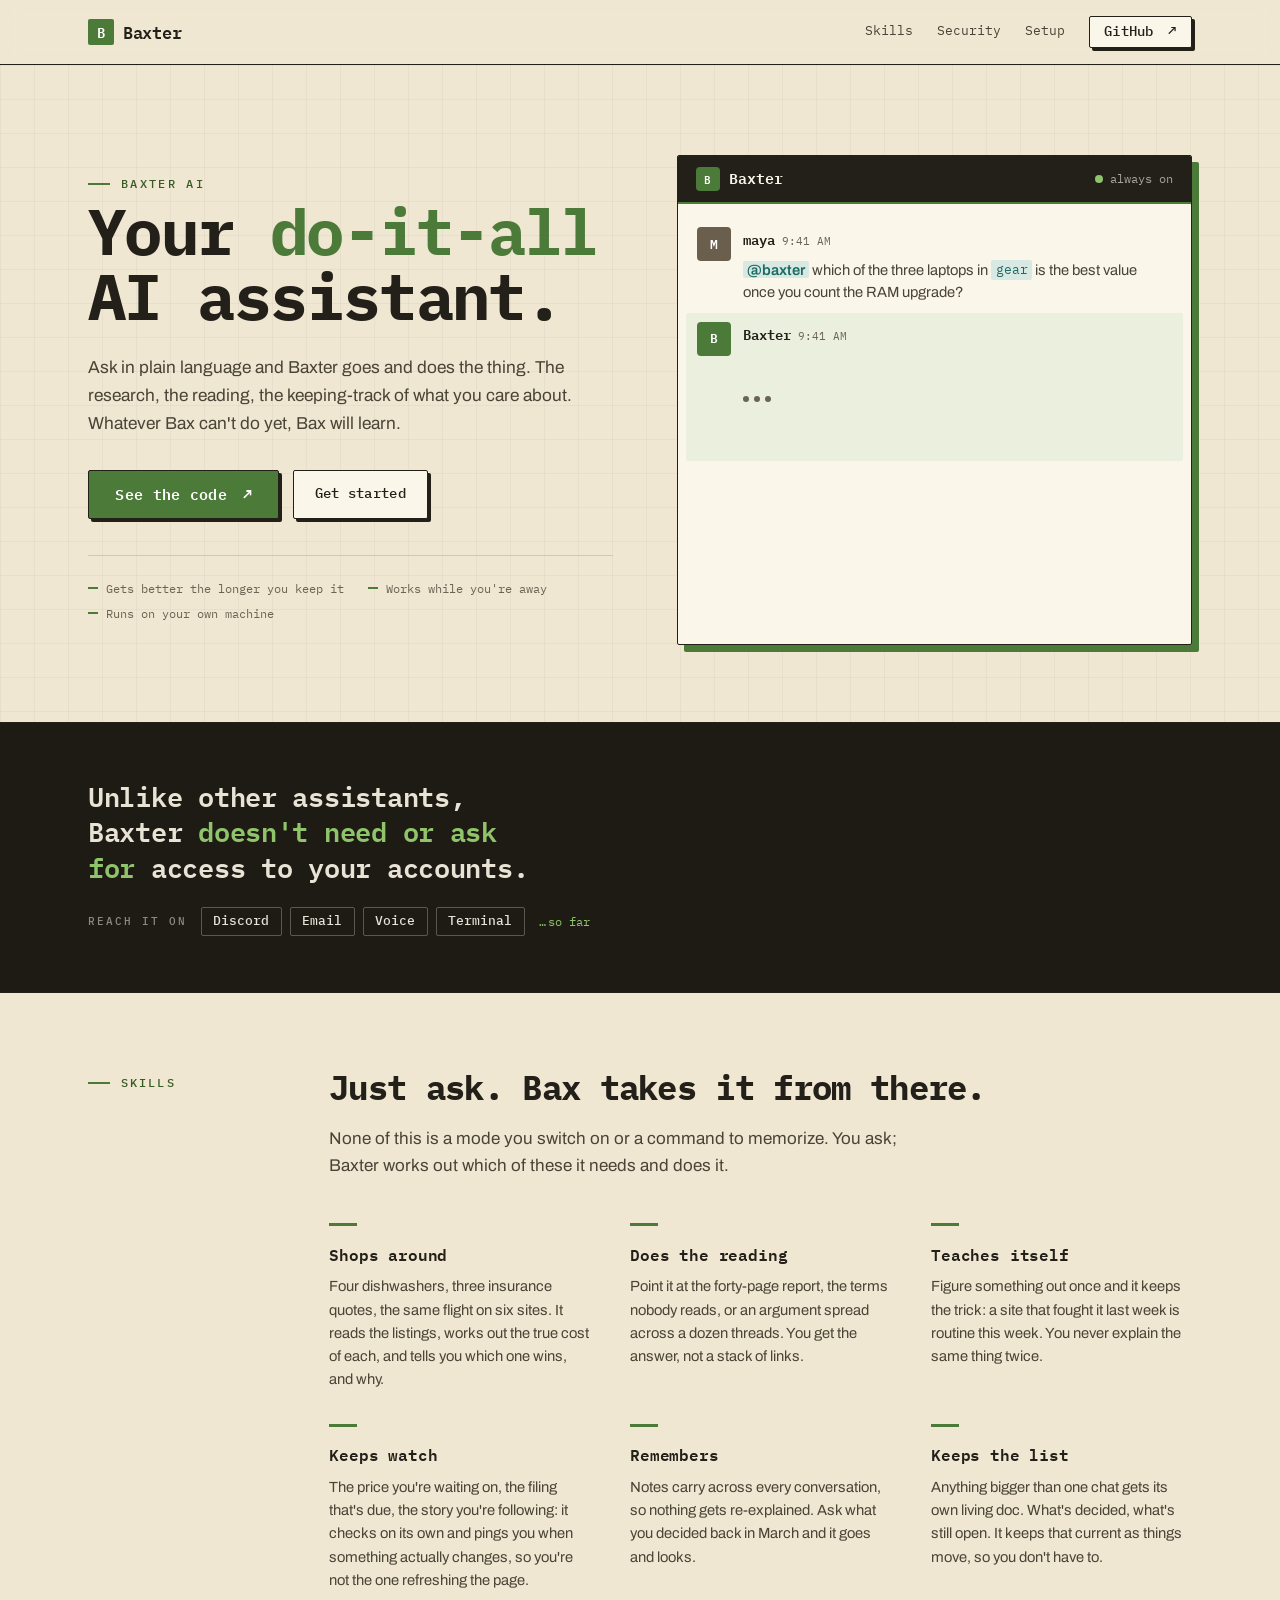
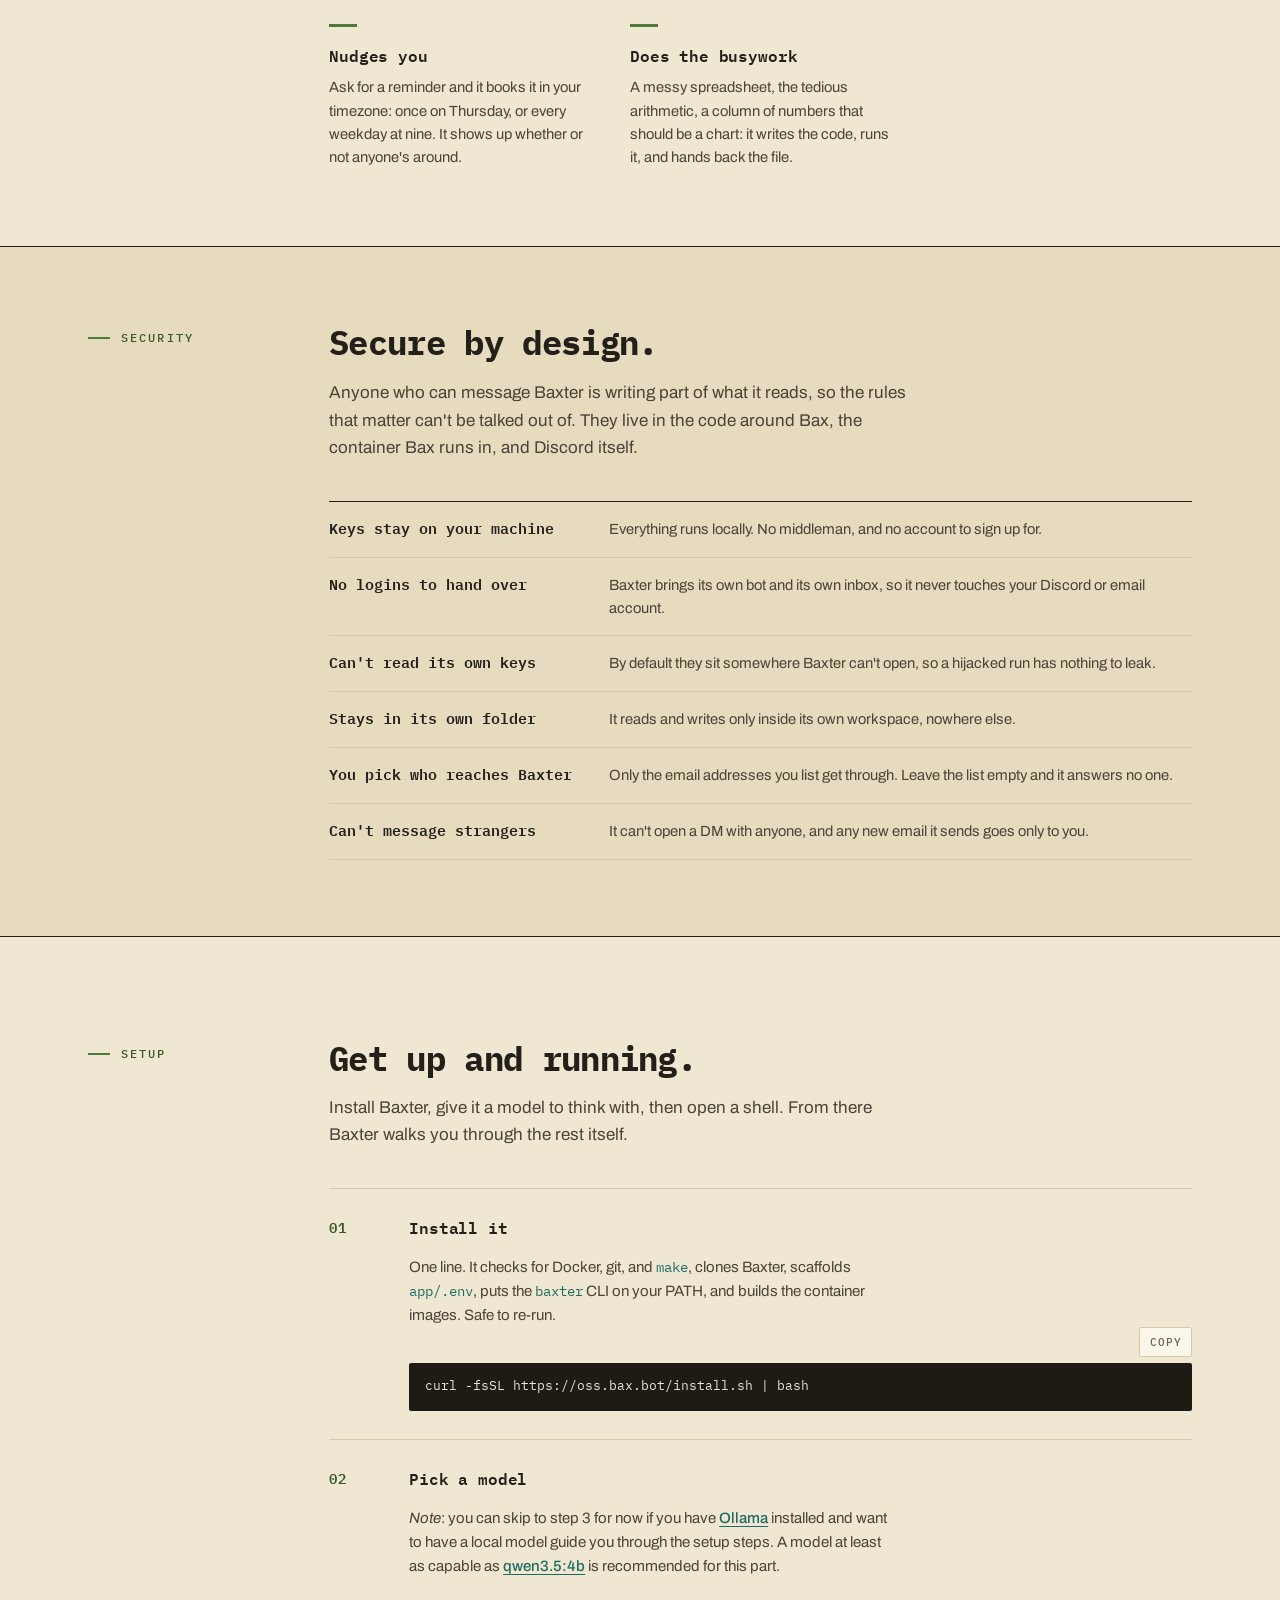
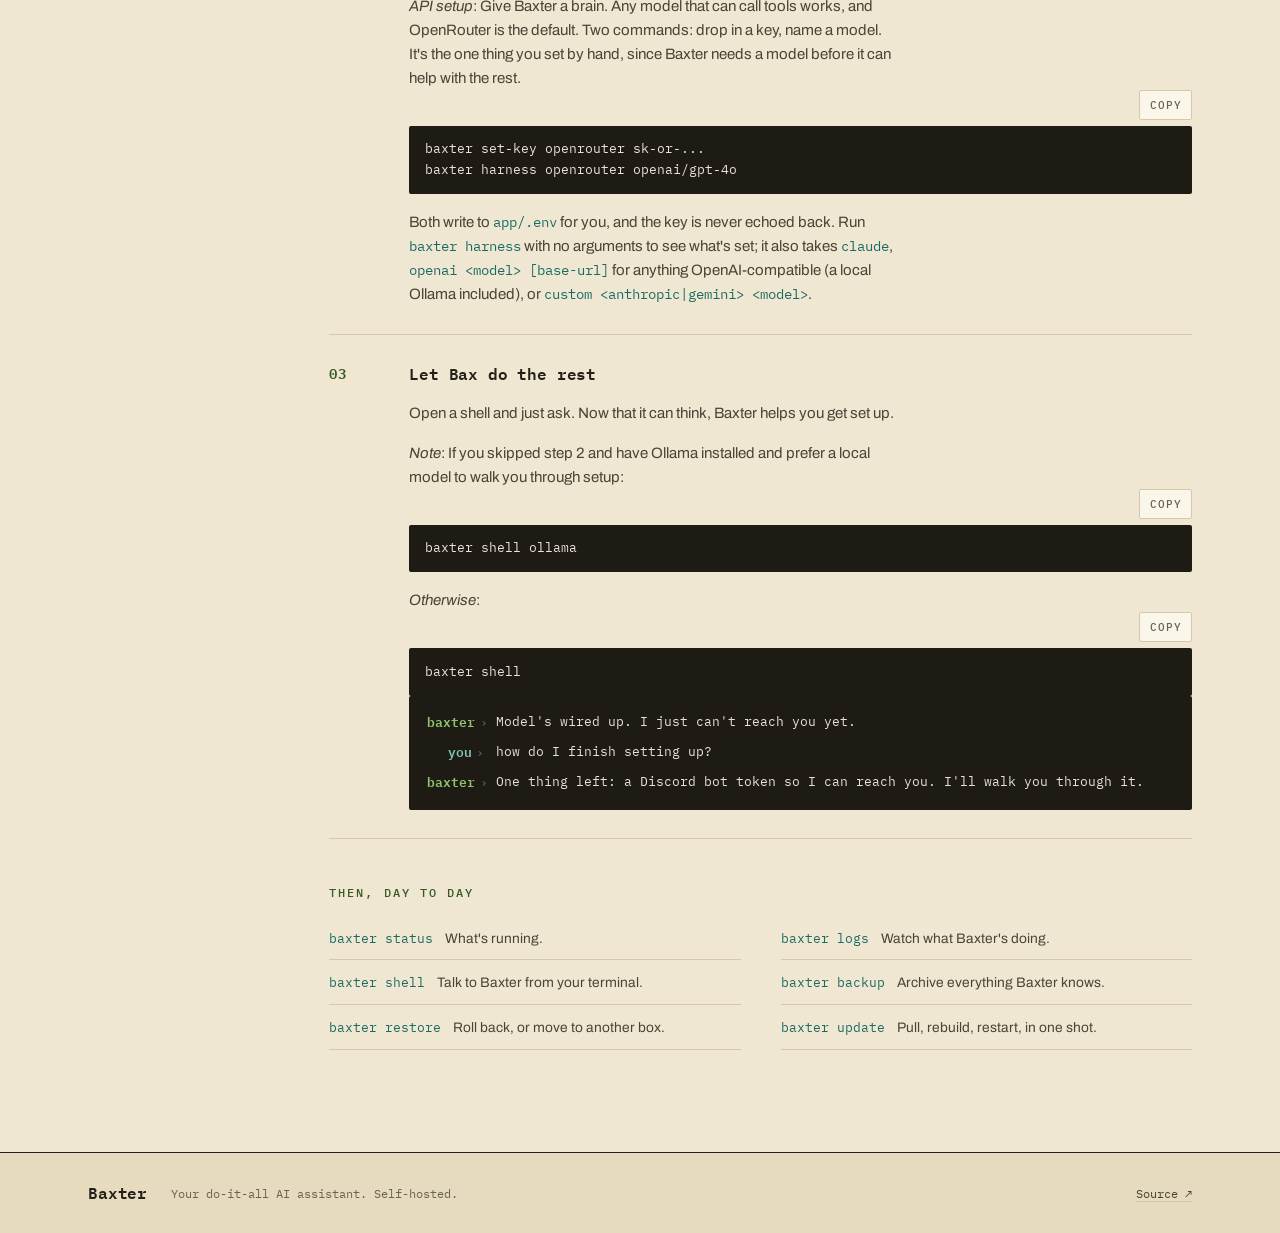
==== commit 0d1428bb: "oss.bax.bot" ====
--- a/index.html
+++ b/index.html
@@ -12,9 +12,9 @@
      These three tags are the only places the domain is written down; the
      Pages side holds it in Settings, not in a file. Bump og:image's ?v= on
      every re-render, or scrapers keep serving the cached card. -->
-<link rel="canonical" href="https://bax.bot/">
-<meta property="og:url" content="https://bax.bot/">
-<meta property="og:image" content="https://bax.bot/og.png?v=4">
+<link rel="canonical" href="https://oss.bax.bot/">
+<meta property="og:url" content="https://oss.bax.bot/">
+<meta property="og:image" content="https://oss.bax.bot/og.png?v=4">
 <meta property="og:image:width" content="1200">
 <meta property="og:image:height" content="630">
 <meta property="og:image:alt" content="Baxter: your do-it-all AI assistant. Ask in plain language and Baxter goes and does the thing. The research, the reading, the keeping-track of what you care about; whatever Bax can't do yet, Bax will learn. It gets better the longer you keep it, works while you're away, and runs on your own machine. Beside that, a conversation in which Maya asks which of the three laptops in her gear project is the best value once the RAM upgrade is counted, and Baxter names the middle one and explains why it comes out ahead by the second year. When Maya asks how Baxter got prices from a site that blocks everything, Baxter says it worked it out the week before and wrote itself a note on reading their listings, so this time it took one try.">
@@ -231,7 +231,7 @@
               <p>One line. It checks for Docker, git, and <code>make</code>, clones Baxter,
                 scaffolds <code>app/.env</code>, puts the <code>baxter</code> CLI on your
                 PATH, and builds the container images. Safe to re-run.</p>
-              <pre tabindex="0"><code>curl -fsSL https://bax.bot/install.sh | bash</code></pre>
+              <pre tabindex="0"><code>curl -fsSL https://oss.bax.bot/install.sh | bash</code></pre>
             </div>
           </li>
           <li>
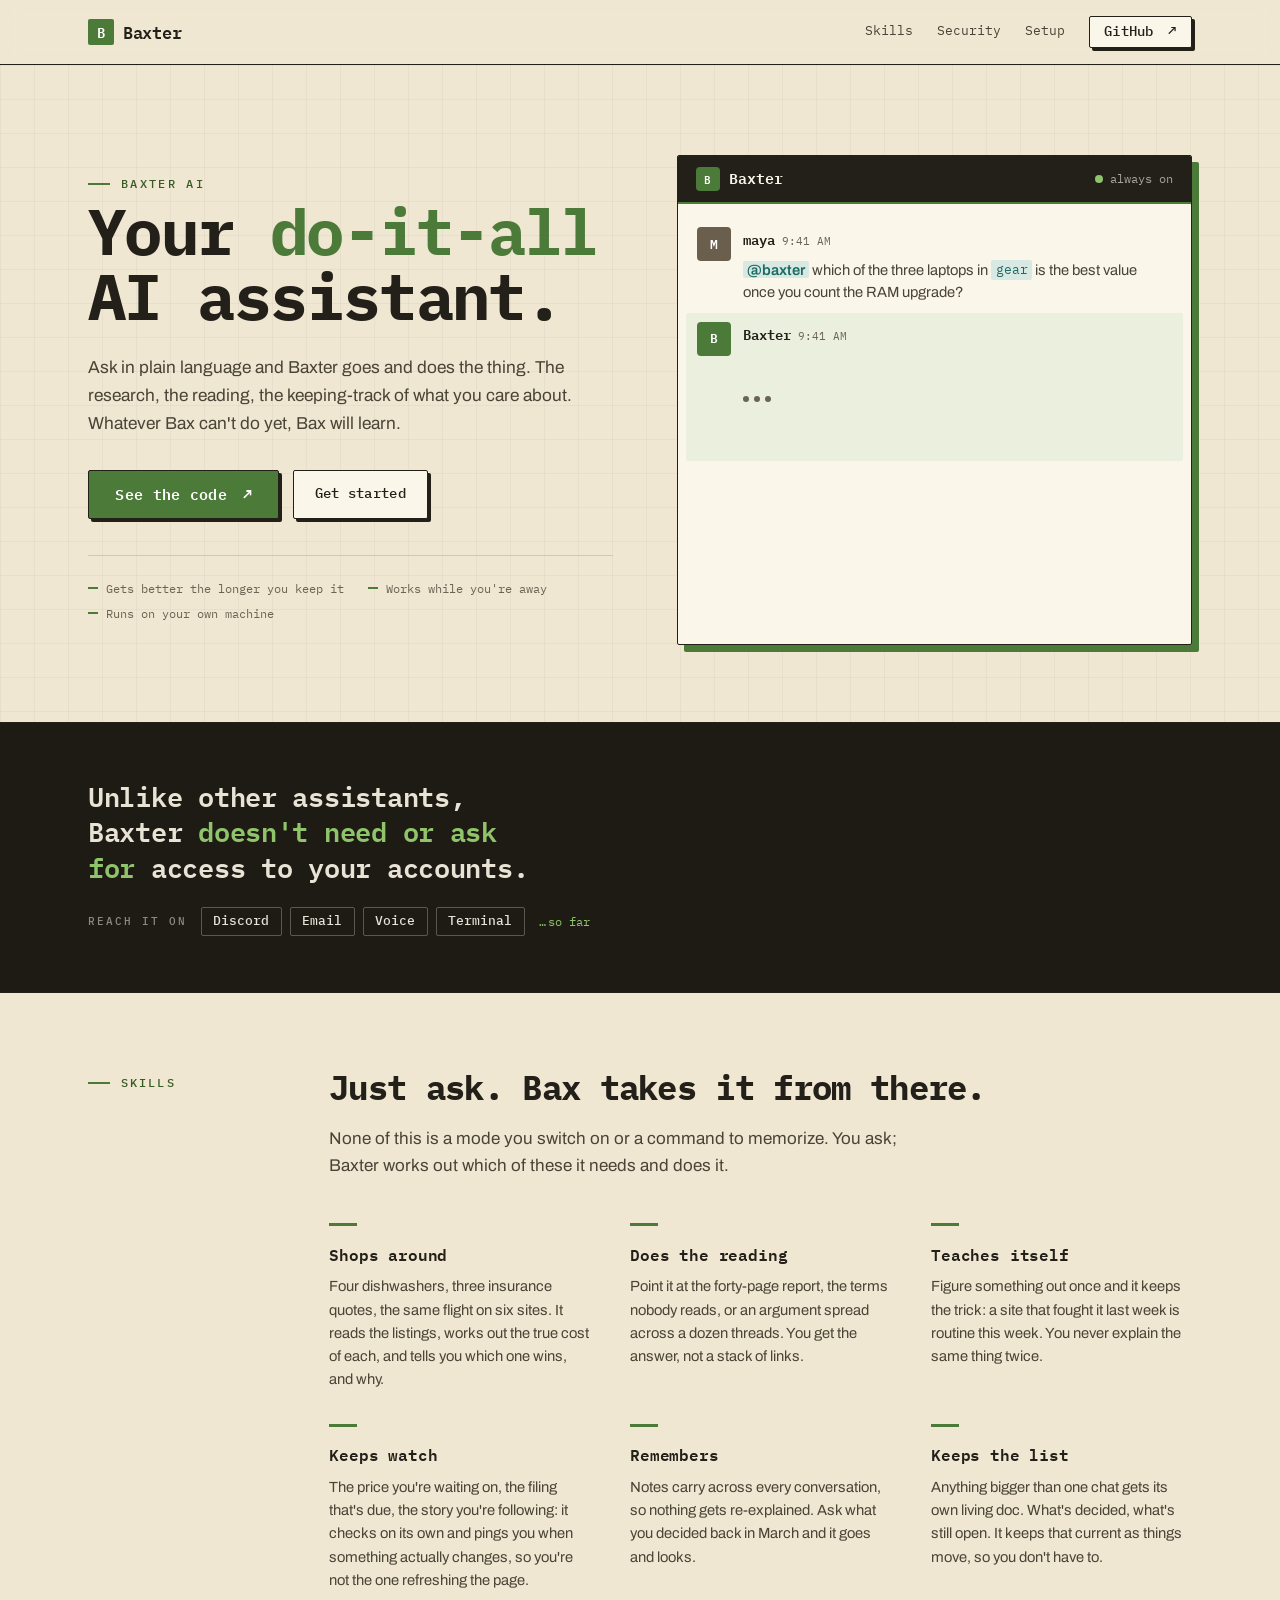
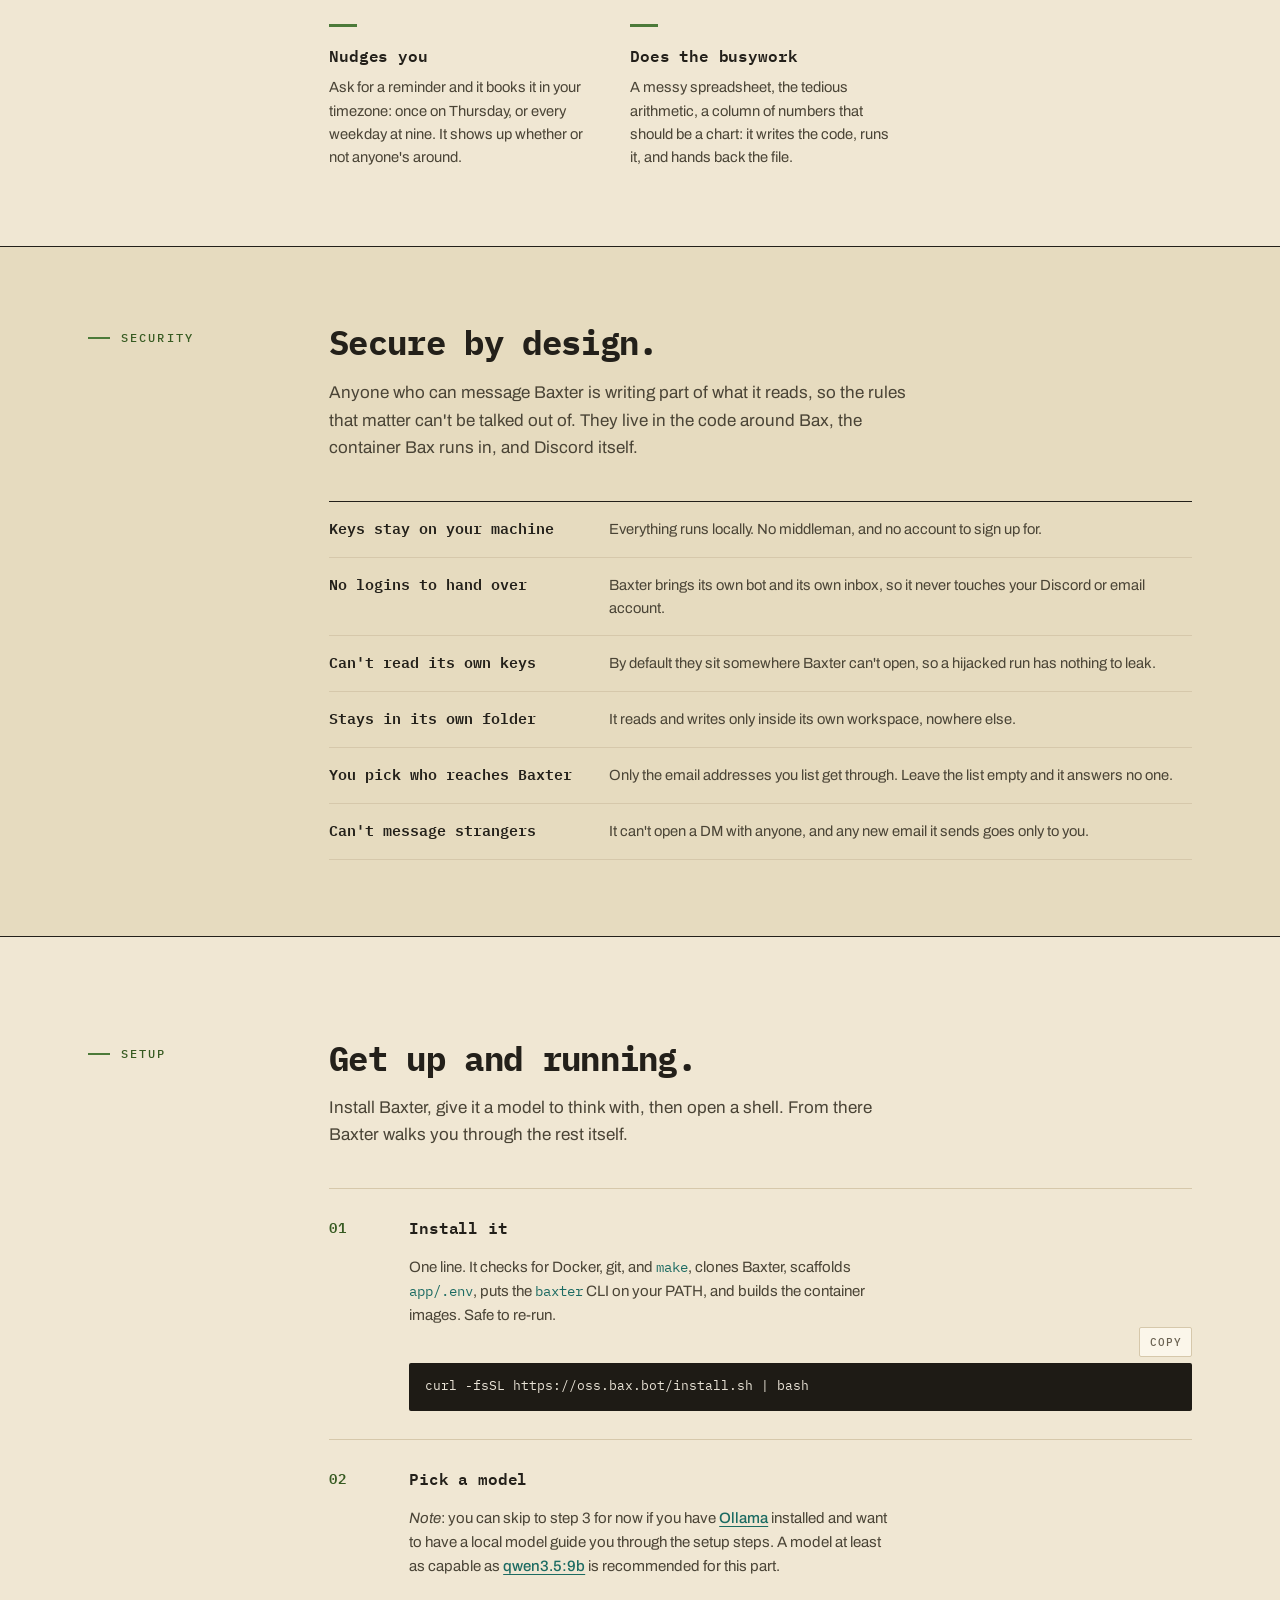
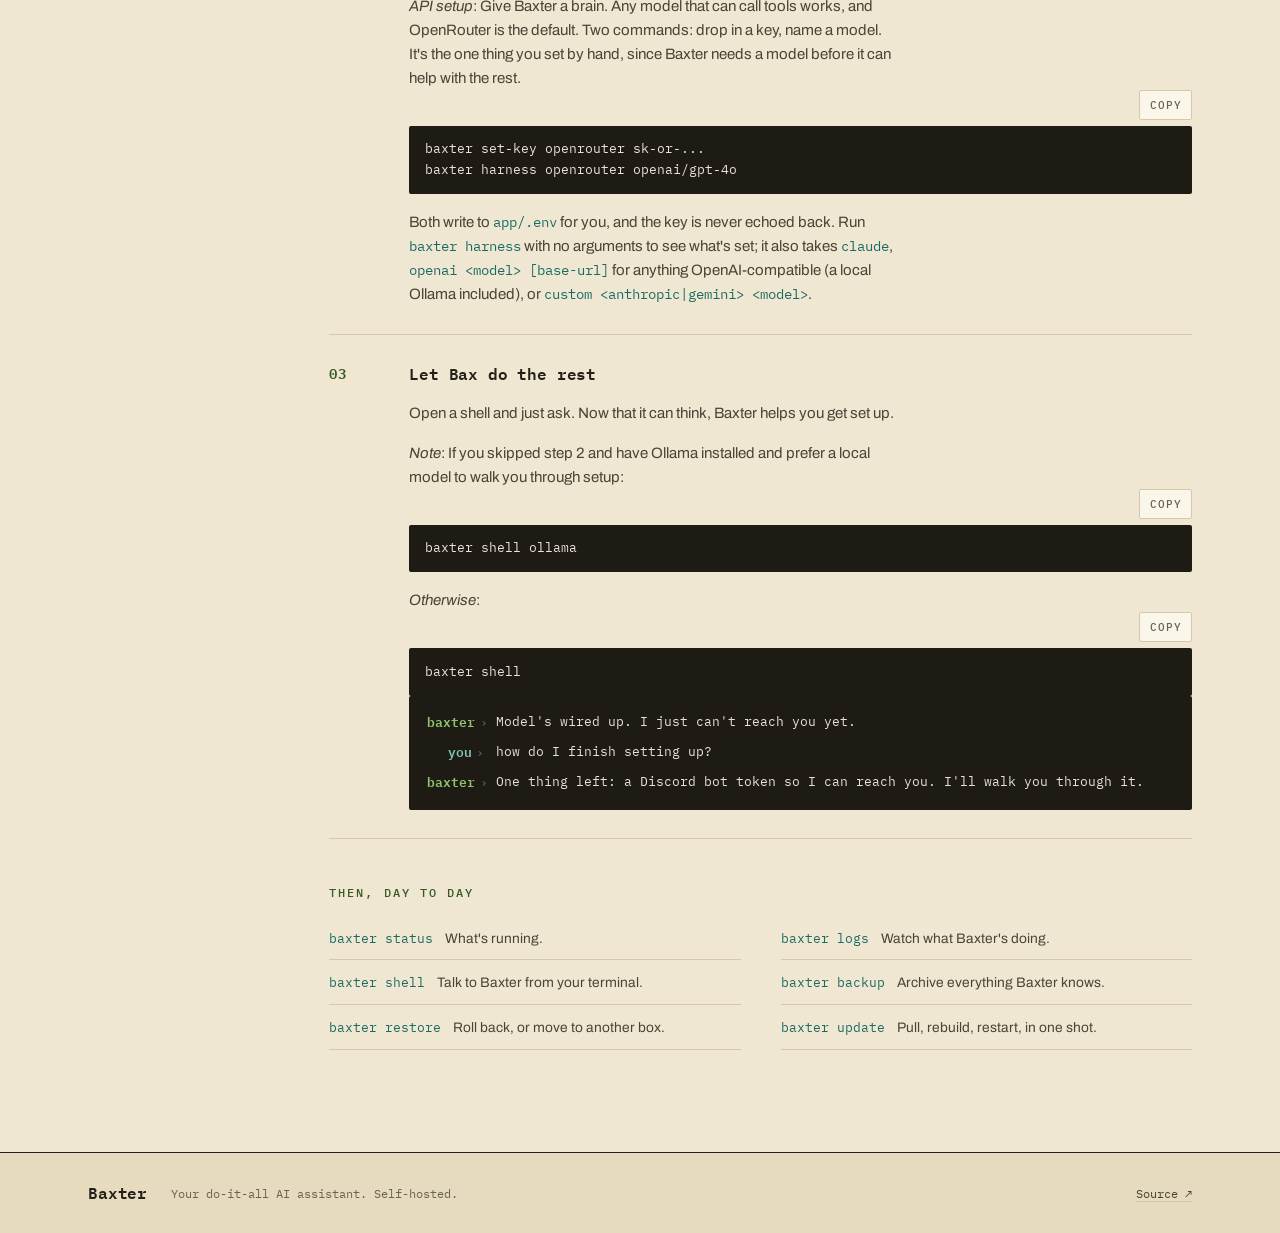
==== commit 11af589f: "4b -> 9b" ====
--- a/index.html
+++ b/index.html
@@ -242,7 +242,7 @@
 		<a href="https://ollama.com">Ollama</a> installed and
 		want to have a local model guide you through the setup
 		steps. A model at least as capable
-		as <a href="https://ollama.com/library/qwen3.5:4b">qwen3.5:4b</a>
+		as <a href="https://ollama.com/library/qwen3.5:9b">qwen3.5:9b</a>
 		is recommended for this part.</p>
               <p><i>API setup</i>: Give Baxter a brain. Any model that can call tools works, and OpenRouter
                 is the default. Two commands: drop in a key, name a model. It's the one
